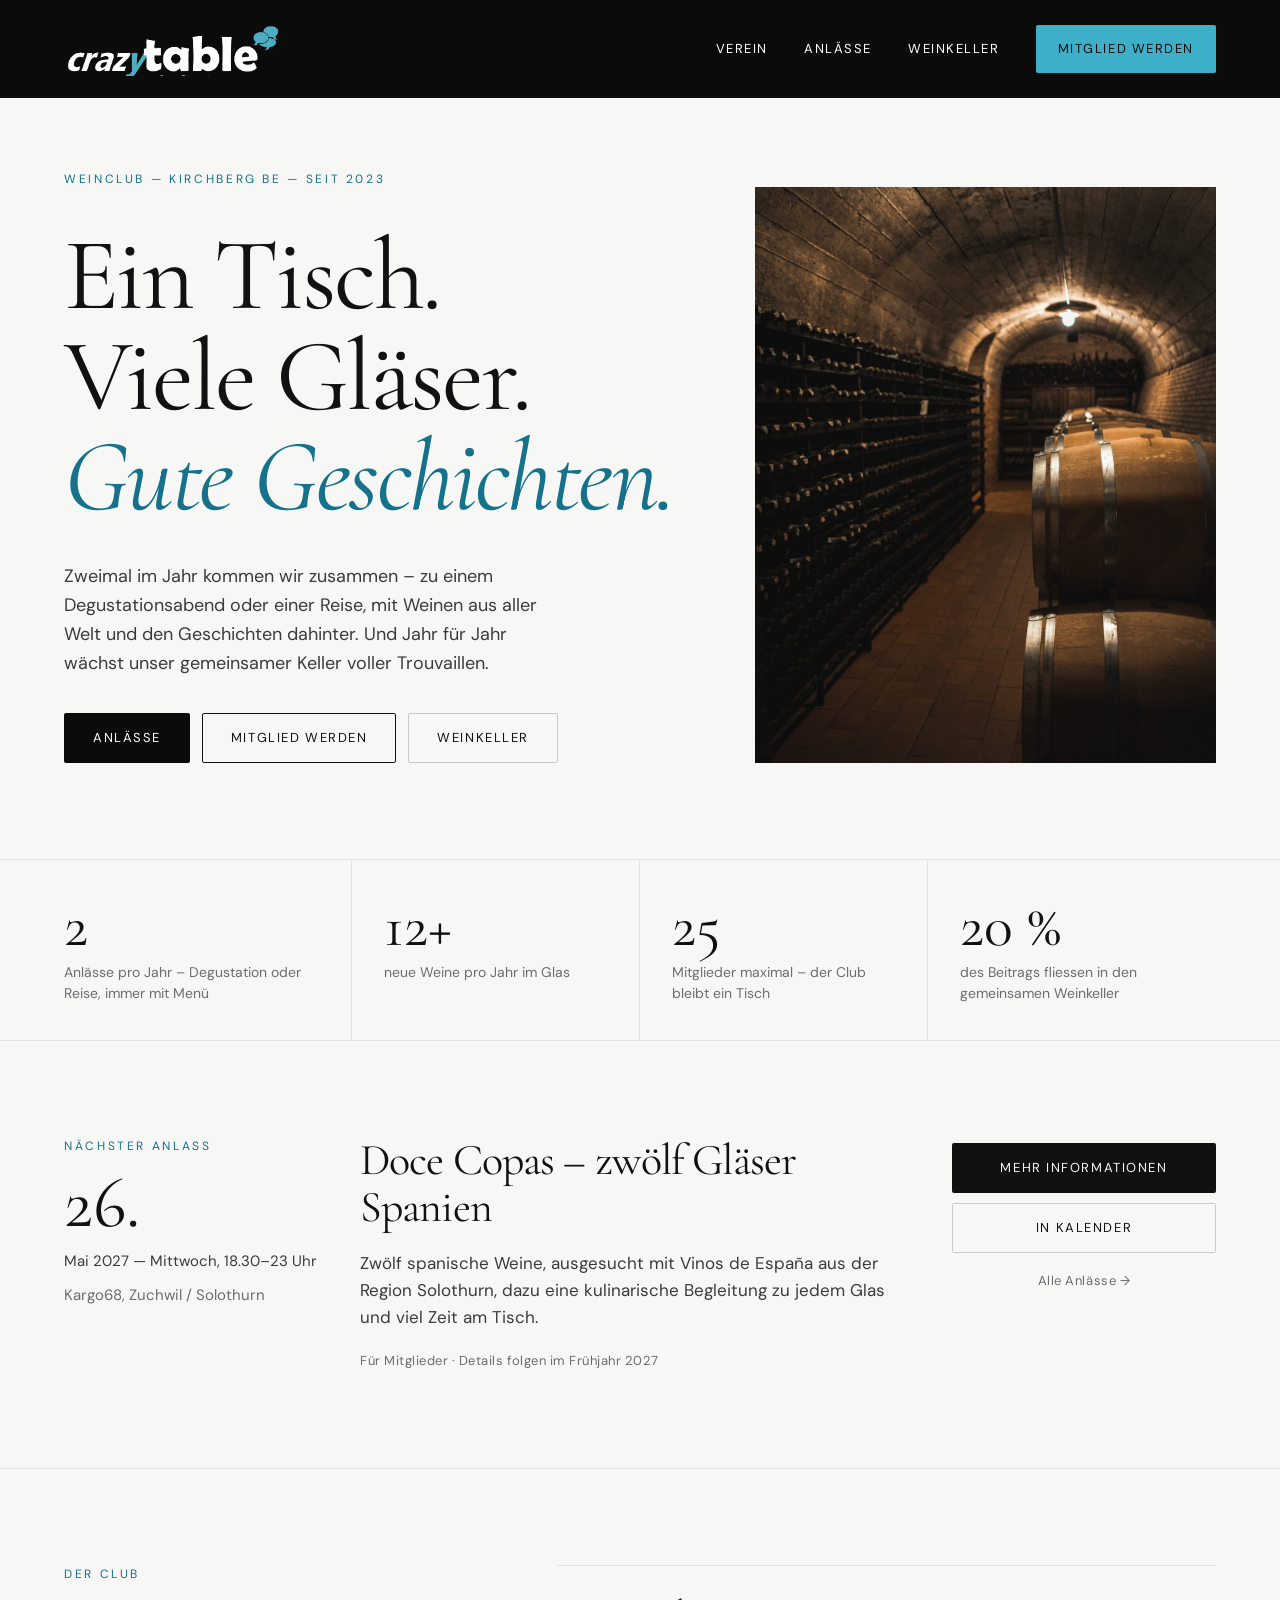
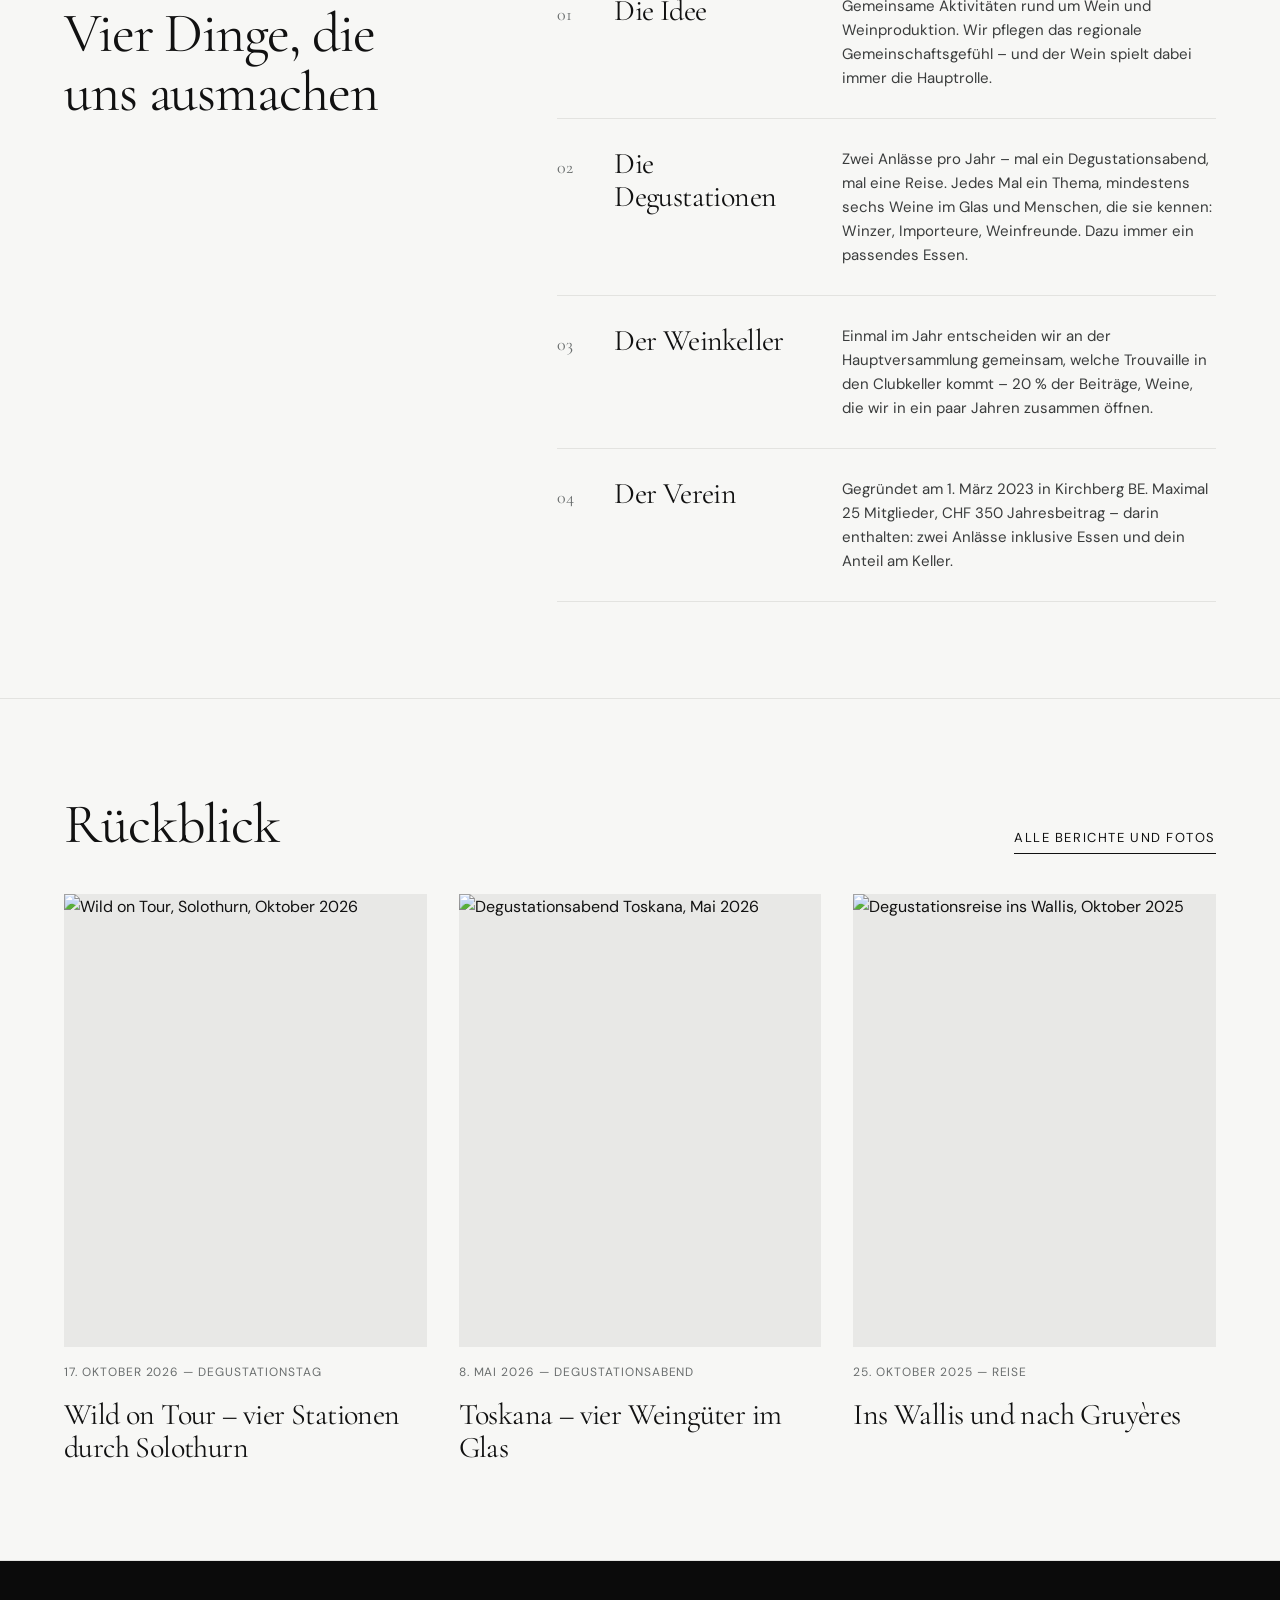
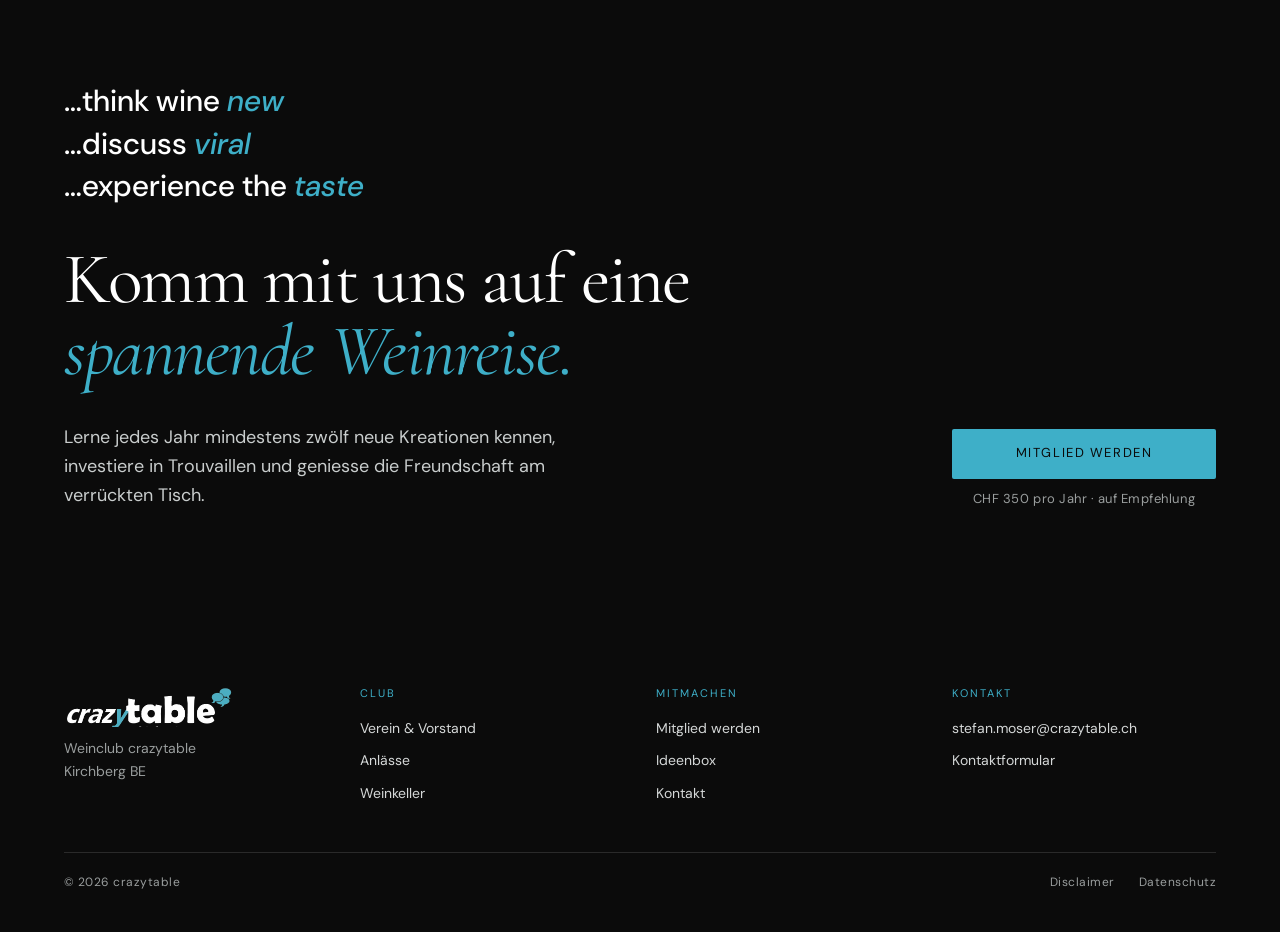
==== index.html @ 120c3825 "Hero: Reihenfolge Anlässe / Mitglied werden getauscht, Button Weinkeller ergänzt Co-Authored-By: Cla" ====
<!doctype html>
<html lang="de">
<head>
<meta charset="utf-8">
<meta name="viewport" content="width=device-width,initial-scale=1">
<title>crazytable – Weinclub in Kirchberg BE</title>
<meta name="description" content="Weinclub in Kirchberg BE: zwei Degustationen pro Jahr, Winzer persönlich kennenlernen, gemeinsamer Weinkeller. Maximal 25 Mitglieder.">
<meta property="og:title" content="crazytable – Weinclub in Kirchberg BE">
<meta property="og:description" content="Weinclub in Kirchberg BE: zwei Degustationen pro Jahr, Winzer persönlich kennenlernen, gemeinsamer Weinkeller. Maximal 25 Mitglieder.">
<meta property="og:type" content="website">
<link rel="icon" href="/img/favicon.svg" type="image/svg+xml">
<link rel="preconnect" href="https://fonts.googleapis.com"><link rel="preconnect" href="https://fonts.gstatic.com" crossorigin><link href="https://fonts.googleapis.com/css2?family=Cormorant+Garamond:ital,wght@0,400;0,500;1,400&family=DM+Sans:wght@400;500&display=swap" rel="stylesheet">
<link rel="stylesheet" href="/css/style.css">
<script src="/js/main.js" defer></script>
</head>
<body>
<div class="site-header-bar"><header class="site-header">
  <a class="logo" href="/" aria-label="crazytable – Startseite"><img src="/img/logo-wordmark.png" alt="crazytable"></a>
  <button class="nav-toggle" aria-label="Menü öffnen" aria-expanded="false" onclick="var n=document.getElementById('nav');n.classList.toggle('is-open');this.setAttribute('aria-expanded',n.classList.contains('is-open'))"><span></span><span></span><span></span></button>
  <nav class="nav" id="nav" aria-label="Hauptnavigation">
    <a href="/verein">Verein</a>
    <a href="/anlaesse">Anlässe</a>
    <a href="/weinkeller">Weinkeller</a>
    <a href="/mitglied-werden" class="nav-cta">Mitglied werden</a>
  </nav>
</header></div>
<main>

<section class="hero hero-grid" style="border-bottom:1px solid var(--line);max-width:1280px;margin:0 auto">
  <div class="hero-top stack stack-lg">
    <p class="overline">Weinclub — Kirchberg BE — seit 2023</p>
    <h1>Ein Tisch.<br>Viele Gläser.<br><em class="accent">Gute Geschichten.</em></h1>
  </div>
  <div class="hero-img"><div class="ph ratio-45" style="padding:0;overflow:hidden"><img class="img-cover" src="/img/hero.jpg" alt="Weinkeller mit Barriques und Flaschenregal" loading="lazy"></div></div>
  <div class="hero-bottom stack stack-lg">
    <p class="lead" style="max-width:480px">Zweimal im Jahr kommen wir zusammen – zu einem Degustationsabend oder einer Reise, mit Weinen aus aller Welt und den Geschichten dahinter. Und Jahr für Jahr wächst unser gemeinsamer Keller voller Trouvaillen.</p>
    <div class="row">
      <a class="btn btn-primary" href="/anlaesse">Anlässe</a>
      <a class="btn btn-outline" href="/mitglied-werden">Mitglied werden</a>
      <a class="btn btn-ghost" href="/weinkeller">Weinkeller</a>
    </div>
  </div>
</section>

<div class="stats">
  <div class="stat"><b>2</b><span>Anlässe pro Jahr – Degustation oder Reise, immer mit Menü</span></div>
  <div class="stat"><b>12+</b><span>neue Weine pro Jahr im Glas</span></div>
  <div class="stat"><b>25</b><span>Mitglieder maximal – der Club bleibt ein Tisch</span></div>
  <div class="stat"><b>20 %</b><span>des Beitrags fliessen in den gemeinsamen Weinkeller</span></div>
</div>

<div class="wrap" style="padding:0">
<section class="section grid-12" style="align-items:start">
  <div class="c1-3 stack-sm stack">
    <p class="overline">Nächster Anlass</p>
    <span style="font-family:var(--serif);font-size:72px;line-height:1">26.</span>
    <span style="font-size:15px;color:var(--text)">Mai 2027 — Mittwoch, 18.30–23 Uhr</span>
    <span style="font-size:15px;color:var(--muted)">Kargo68, Zuchwil / Solothurn</span>
  </div>
  <div class="c4-6 stack">
    <h2 style="font-size:44px">Doce Copas – zwölf Gläser Spanien</h2>
    <p class="lead" style="font-size:17px">Zwölf spanische Weine, ausgesucht mit Vinos de España aus der Region Solothurn, dazu eine kulinarische Begleitung zu jedem Glas und viel Zeit am Tisch.</p>
    <span class="small">Für Mitglieder · Details folgen im Frühjahr 2027</span>
  </div>
  <div class="c10-3 stack stack-sm" style="padding-top:6px">
    <a class="btn btn-dark" href="/anlaesse#doce-copas">Mehr Informationen</a>
    <a class="btn btn-ghost" href="/termine.ics">In Kalender</a>
    <a class="arrow" href="/anlaesse" style="text-align:center;padding-top:8px">Alle Anlässe →</a>
  </div>
</section>

<section class="section grid-12" style="row-gap:56px">
  <div class="c1-4 stack">
    <p class="overline">Der Club</p>
    <h2>Vier Dinge, die uns ausmachen</h2>
  </div>
  <ol class="rules c6-7">
    <li><span class="n">01</span><h3>Die Idee</h3><p>Gemeinsame Aktivitäten rund um Wein und Weinproduktion. Wir pflegen das regionale Gemeinschaftsgefühl – und der Wein spielt dabei immer die Hauptrolle.</p></li>
    <li><span class="n">02</span><h3>Die Degustationen</h3><p>Zwei Anlässe pro Jahr – mal ein Degustationsabend, mal eine Reise. Jedes Mal ein Thema, mindestens sechs Weine im Glas und Menschen, die sie kennen: Winzer, Importeure, Weinfreunde. Dazu immer ein passendes Essen.</p></li>
    <li><span class="n">03</span><h3>Der Weinkeller</h3><p>Einmal im Jahr entscheiden wir an der Hauptversammlung gemeinsam, welche Trouvaille in den Clubkeller kommt – 20 % der Beiträge, Weine, die wir in ein paar Jahren zusammen öffnen.</p></li>
    <li><span class="n">04</span><h3>Der Verein</h3><p>Gegründet am 1. März 2023 in Kirchberg BE. Maximal 25 Mitglieder, CHF 350 Jahresbeitrag – darin enthalten: zwei Anlässe inklusive Essen und dein Anteil am Keller.</p></li>
  </ol>
</section>

<section class="section stack" style="gap:40px">
  <div class="between reveal">
    <h2>Rückblick</h2>
    <a class="link-u" href="/anlaesse">Alle Berichte und Fotos</a>
  </div>
  <div class="cards">
    <a class="card" href="/anlaesse#wild-2026"><div class="ph ratio-45" style="padding:0;overflow:hidden"><img class="img-cover" src="https://live.staticflickr.com/65535/55625496583_50e0652477_h.jpg" alt="Wild on Tour, Solothurn, Oktober 2026" loading="lazy"></div><span class="meta">17. Oktober 2026 — Degustationstag</span><h3>Wild on Tour – vier Stationen durch Solothurn</h3></a>
    <a class="card" href="/anlaesse#toskana-2026"><div class="ph ratio-45" style="padding:0;overflow:hidden"><img class="img-cover" src="https://live.staticflickr.com/65535/55625556769_0d6940e498_h.jpg" alt="Degustationsabend Toskana, Mai 2026" loading="lazy"></div><span class="meta">8. Mai 2026 — Degustationsabend</span><h3>Toskana – vier Weingüter im Glas</h3></a>
    <a class="card" href="/anlaesse#wallis-2025"><div class="ph ratio-45" style="padding:0;overflow:hidden"><img class="img-cover" src="https://live.staticflickr.com/65535/54880879188_05c9672cb7_h.jpg" alt="Degustationsreise ins Wallis, Oktober 2025" loading="lazy"></div><span class="meta">25. Oktober 2025 — Reise</span><h3>Ins Wallis und nach Gruyères</h3></a>
  </div>
</section>
</div>

<section class="band-green">
  <div class="wrap grid-12" style="padding:0;align-items:end">
    <div class="c1-8 stack stack-lg">
      <div class="tag"><span>…think wine <em>new</em></span><span>…discuss <em>viral</em></span><span>…experience the <em>taste</em></span></div>
      <h2>Komm mit uns auf eine <em>spannende Weinreise.</em></h2>
      <p class="lead">Lerne jedes Jahr mindestens zwölf neue Kreationen kennen, investiere in Trouvaillen und geniesse die Freundschaft am verrückten Tisch.</p>
    </div>
    <div class="c10-3 stack stack-sm">
      <a class="btn btn-light" href="/mitglied-werden">Mitglied werden</a>
      <span class="small" style="text-align:center">CHF 350 pro Jahr · auf Empfehlung</span>
    </div>
  </div>
</section>
</main>
<div class="site-footer-bar"><footer class="site-footer">
  <div class="footer-grid">
    <div>
      <img src="/img/logo-wordmark.png" alt="crazytable" style="width:170px;height:auto">
      <span style="color:#9A9E9E;line-height:1.6">Weinclub crazytable<br>Kirchberg BE</span>
    </div>
    <div><span class="h">Club</span><a href="/verein">Verein &amp; Vorstand</a><a href="/anlaesse">Anlässe</a><a href="/weinkeller">Weinkeller</a></div>
    <div><span class="h">Mitmachen</span><a href="/mitglied-werden">Mitglied werden</a><a href="/verein#ideenbox">Ideenbox</a><a href="/mitglied-werden#kontakt">Kontakt</a></div>
    <div><span class="h">Kontakt</span><a href="mailto:stefan.moser@crazytable.ch">stefan.moser@crazytable.ch</a><a href="/mitglied-werden#kontakt">Kontaktformular</a></div>
  </div>
  <div class="footer-bottom">
    <span>© 2026 crazytable</span>
    <div><a href="/disclaimer">Disclaimer</a><a href="/datenschutz">Datenschutz</a></div>
  </div>
</footer></div>
</body>
</html>
---- css/style.css ----
/* crazytable.ch – Stylesheet */
:root{
  --bg:#F7F7F5; --white:#FFFFFF; --ink:#111111; --text:#3A3C3C; --muted:#6A6E6E;
  --black:#0B0B0B; --green:#15728A; --cyan:#3EAFC8; --green-soft:#A9D6E2; --line:#E3E3E0; --line-strong:#C9CAC8; --ph:#E8E8E6;
  --serif:'Cormorant Garamond',Georgia,'Times New Roman',serif;
  --sans:'DM Sans',system-ui,-apple-system,'Segoe UI',sans-serif;
  --pad:64px;
}
*{box-sizing:border-box}
html{scroll-behavior:smooth}
body{margin:0;background:var(--bg);color:var(--ink);font-family:var(--sans);font-size:16px;line-height:1.6;-webkit-font-smoothing:antialiased}
a{color:inherit;text-decoration:none}
a:hover{color:var(--green)}
img{display:block;max-width:100%}
h1,h2,h3{font-family:var(--serif);font-weight:400;margin:0;letter-spacing:-0.02em;line-height:1.05}
h1{font-size:clamp(48px,8vw,104px);line-height:.98;letter-spacing:-0.025em}
h2{font-size:clamp(36px,4.5vw,56px)}
h3{font-size:30px;line-height:1.1}
p{margin:0}
.wrap{max-width:1280px;margin:0 auto;padding-left:var(--pad);padding-right:var(--pad)}
.overline{font-size:12px;letter-spacing:.22em;text-transform:uppercase;color:var(--green)}
.meta{font-size:12px;letter-spacing:.08em;text-transform:uppercase;color:var(--muted)}
.lead{font-size:18px;line-height:1.6;color:var(--text);max-width:560px}
.small{font-size:13px;color:var(--muted);letter-spacing:.04em}
em.accent{font-style:italic;color:var(--green)}

/* Buttons */
.btn{display:inline-flex;align-items:center;justify-content:center;min-height:50px;padding:0 28px;border-radius:2px;font-size:13px;letter-spacing:.12em;text-transform:uppercase;border:1px solid transparent;cursor:pointer;font-family:var(--sans);transition:background .15s,color .15s,border-color .15s}
.btn-primary{background:var(--black);color:#fff}
.btn-primary:hover{background:var(--green);color:#fff}
.btn-dark{background:var(--ink);color:var(--bg)}
.btn-dark:hover{background:var(--green);color:var(--bg)}
.btn-outline{border-color:var(--ink);color:var(--ink);background:transparent}
.btn-outline:hover{border-color:var(--green);color:var(--green)}
.btn-ghost{border-color:var(--line-strong);color:var(--ink);background:transparent}
.btn-ghost:hover{border-color:var(--ink)}
.btn-light{background:var(--cyan);color:var(--black)}
.btn-light:hover{background:#fff;color:var(--black)}
.btn-block{width:100%}
.link-u{font-size:13px;letter-spacing:.12em;text-transform:uppercase;border-bottom:1px solid var(--ink);padding-bottom:4px}
.link-u:hover{border-color:var(--green)}
.arrow{font-size:13px;color:var(--muted);letter-spacing:.04em}

/* Header */
.site-header-bar{background:var(--black);color:#fff}
.site-header{padding:22px var(--pad);display:flex;flex-wrap:wrap;align-items:center;justify-content:space-between;gap:16px;max-width:1280px;margin:0 auto}
.logo img{height:54px;width:auto;display:block}
.brand{font-family:var(--serif);font-size:28px;letter-spacing:-0.01em}
.brand i{font-style:italic;font-weight:400}.brand b{font-weight:500}
.nav{display:flex;flex-wrap:wrap;gap:36px;align-items:center;font-size:13px;letter-spacing:.12em;text-transform:uppercase}
.nav a{padding:10px 0;color:#fff}
.nav a:hover{color:var(--cyan)}
.nav a.is-active{border-bottom:1px solid var(--cyan)}
.nav a.nav-muted{color:#9A9E9E}
.nav a.nav-cta{color:var(--black);background:var(--cyan);padding:14px 22px;border-radius:2px}
.nav a.nav-cta:hover{background:#fff;color:var(--black)}
.nav-toggle{display:none;background:none;border:0;width:44px;height:44px;cursor:pointer;flex-direction:column;justify-content:center;align-items:center;gap:5px}
.nav-toggle span{width:22px;height:1.5px;background:#fff}

/* Sections */
.section{padding:96px var(--pad);border-bottom:1px solid var(--line)}
.section-tight{padding-top:72px;padding-bottom:72px}
.grid-12{display:grid;grid-template-columns:repeat(12,minmax(0,1fr));column-gap:32px;row-gap:40px}
.c1-7{grid-column:1/span 7}.c1-4{grid-column:1/span 4}.c1-5{grid-column:1/span 5}.c1-3{grid-column:1/span 3}.c1-8{grid-column:1/span 8}
.c4-6{grid-column:4/span 6}.c6-7{grid-column:6/span 7}.c7-6{grid-column:7/span 6}.c8-5{grid-column:8/span 5}.c9-4{grid-column:9/span 4}.c10-3{grid-column:10/span 3}
.stack{display:flex;flex-direction:column;gap:20px}
.stack-lg{gap:36px}
.stack-sm{gap:10px}
.row{display:flex;flex-wrap:wrap;gap:12px}
.between{display:flex;flex-wrap:wrap;justify-content:space-between;align-items:baseline;gap:16px}

/* Hero */
.hero{padding:72px var(--pad) 96px;align-items:end}
.ph{background:var(--ph);display:flex;align-items:flex-end;padding:20px}
.ph span{font-size:11px;color:var(--muted);letter-spacing:.12em;text-transform:uppercase}
.ratio-45{aspect-ratio:4/5}.ratio-43{aspect-ratio:4/3}.ratio-11{aspect-ratio:1/1}.ratio-32{aspect-ratio:3/2}
.img-cover{width:100%;height:100%;object-fit:cover}

/* Stats */
.stats{display:grid;grid-template-columns:repeat(4,minmax(0,1fr));border-bottom:1px solid var(--line);max-width:1280px;margin:0 auto;padding:0 var(--pad)}
.stat{display:flex;flex-direction:column;gap:6px;padding:36px 32px;border-right:1px solid var(--line)}
.stat:first-child{padding-left:0}.stat:last-child{padding-right:0;border-right:0}
.stat b{font-family:var(--serif);font-weight:400;font-size:60px;line-height:1}
.stat span{font-size:14px;color:var(--muted);line-height:1.5}

/* Numbered rules list */
.rules{list-style:none;margin:0;padding:0}
.rules li{display:grid;grid-template-columns:repeat(12,minmax(0,1fr));column-gap:24px;padding:28px 0;border-top:1px solid var(--line)}
.rules li:last-child{border-bottom:1px solid var(--line)}
.rules .n{grid-column:1/span 1;font-family:var(--serif);font-size:18px;color:var(--muted);padding-top:6px}
.rules h3{grid-column:2/span 4}
.rules p{grid-column:6/span 7;font-size:15px;color:var(--text)}

/* Cards (image + title) */
.cards{display:grid;grid-template-columns:repeat(3,minmax(0,1fr));gap:32px}
.card{display:flex;flex-direction:column;gap:16px}
.card .ph{aspect-ratio:4/5;overflow:hidden;padding:0}
.card p{font-size:15px;color:var(--text)}
.card .links{display:flex;gap:18px;font-size:13px;letter-spacing:.04em}
.card-dashed{border:1px dashed var(--line-strong);padding:28px;justify-content:center}

/* Feature (big event) */
.feature{display:grid;grid-template-columns:repeat(12,minmax(0,1fr));column-gap:32px;row-gap:24px;border-top:1px solid var(--line);border-bottom:1px solid var(--line);padding:40px 0}
.feature .ph{grid-column:1/span 6;aspect-ratio:4/3;padding:0;overflow:hidden}
.feature .body{grid-column:7/span 6;display:flex;flex-direction:column;gap:16px;justify-content:center}

/* Chips / filters */
.chips{display:flex;gap:8px;flex-wrap:wrap}
.chip{font-size:12px;letter-spacing:.08em;text-transform:uppercase;padding:9px 14px;border:1px solid var(--line-strong);border-radius:2px;color:var(--text)}
.chip.is-active{background:var(--ink);color:var(--bg);border-color:var(--ink)}

/* Dark + green bands */
.band-green{background:var(--black);color:#fff;padding:120px var(--pad);border-bottom:0}
.band-green em{color:var(--cyan)}
.band-green .tag{font-family:var(--sans);font-weight:500;font-size:clamp(22px,2.6vw,30px);line-height:1.35;display:flex;flex-direction:column;gap:2px}
.band-green .tag em{font-style:italic;color:var(--cyan)}
.band-green .logo-big img{width:min(100%,420px);height:auto}
.band-green .lead{color:#C9CDCD}
.band-green .small{color:#9A9E9E}
.band-green h2{font-size:clamp(40px,6vw,72px);line-height:1}
.band-green .overline{color:var(--cyan)}

/* Agenda list */
.agenda{list-style:none;margin:0;padding:0;font-size:15px;color:var(--text)}
.agenda li{display:flex;gap:16px;padding:12px 0;border-bottom:1px solid var(--line)}
.agenda li:last-child{border-bottom:0}
.agenda .n{font-family:var(--serif);color:var(--muted);min-width:20px}

/* Conditions table */
.terms{display:flex;flex-direction:column;border-top:1px solid var(--line)}
.terms div{display:flex;justify-content:space-between;align-items:baseline;gap:16px;padding:16px 0;border-bottom:1px solid var(--line);font-size:15px;color:var(--text)}
.terms div b{font-family:var(--serif);font-weight:400;font-size:30px;color:var(--ink)}
.terms div strong{font-weight:500;color:var(--ink)}

/* People */
.people{display:grid;grid-template-columns:repeat(3,minmax(0,1fr));gap:32px}
.person{display:flex;flex-direction:column;gap:14px}
.person .ph{aspect-ratio:1/1;padding:0;overflow:hidden}
.person .role{font-size:12px;letter-spacing:.12em;text-transform:uppercase;color:var(--green)}
.person a{font-size:15px}

/* Steps */
.steps{list-style:none;margin:0;padding:0;display:grid;grid-template-columns:repeat(2,minmax(0,1fr));gap:0}
.steps li{padding:24px 24px 24px 0;border-top:1px solid var(--line);display:flex;flex-direction:column;gap:8px}
.steps li:nth-child(odd){padding-right:32px;border-right:1px solid var(--line)}
.steps li:nth-child(even){padding-left:32px}
.steps .n{font-family:var(--serif);color:var(--muted)}
.steps strong{font-weight:500;font-size:17px}
.steps span.t{font-size:15px;color:var(--text)}

/* Forms */
.form{display:flex;flex-direction:column;gap:16px}
.form-2{display:grid;grid-template-columns:repeat(2,minmax(0,1fr));gap:16px}
.field{display:flex;flex-direction:column;gap:6px}
.field label{font-size:12px;letter-spacing:.08em;text-transform:uppercase;color:var(--muted)}
.field input,.field textarea,.field select{min-height:48px;padding:0 14px;border:1px solid var(--line-strong);border-radius:2px;font-size:15px;font-family:var(--sans);background:var(--white);color:var(--ink);width:100%}
.field textarea{padding:12px 14px;resize:vertical}
.field input:focus,.field textarea:focus{outline:none;border-color:var(--green)}
.check{display:flex;gap:10px;align-items:flex-start;font-size:13px;line-height:1.5;color:var(--text)}
.check input{margin-top:4px;width:18px;height:18px}
.check a{text-decoration:underline}
.hidden{display:none}

/* Footer */
.site-footer-bar{background:var(--black);color:#D5D8D8}
.site-footer{padding:56px var(--pad) 40px;max-width:1280px;margin:0 auto;display:flex;flex-direction:column;gap:48px}
.site-footer a:hover{color:var(--cyan)}
.footer-grid{display:grid;grid-template-columns:repeat(4,minmax(0,1fr));gap:32px}
.footer-grid div{display:flex;flex-direction:column;gap:10px;font-size:14px}
.footer-grid .h{font-size:11px;letter-spacing:.18em;text-transform:uppercase;color:var(--cyan);padding-bottom:4px}
.footer-bottom{display:flex;flex-wrap:wrap;justify-content:space-between;gap:12px;font-size:12px;color:#9A9E9E;border-top:1px solid #2A2A2A;padding-top:20px;letter-spacing:.04em}
.footer-bottom div{display:flex;gap:24px}

/* Prose (reports, legal) */
.prose{max-width:720px;font-size:17px;line-height:1.7;color:var(--text)}
.prose h2{font-size:36px;margin:40px 0 16px;color:var(--ink)}
.prose h3{font-size:26px;margin:32px 0 10px;color:var(--ink)}
.prose p{margin:0 0 18px}
.prose ul{padding-left:20px;margin:0 0 18px}
.report{padding:72px 0;border-top:1px solid var(--line)}
.report:first-of-type{border-top:0}
.report .head{display:flex;flex-direction:column;gap:12px;margin-bottom:28px}

/* Responsive */
@media (max-width:980px){
  :root{--pad:40px}
  .grid-12{row-gap:28px}
  .c1-7,.c1-4,.c1-5,.c1-3,.c1-8,.c4-6,.c6-7,.c7-6,.c8-5,.c9-4,.c10-3{grid-column:1/-1}
  .stats{grid-template-columns:repeat(2,minmax(0,1fr))}
  .stat{padding:28px 24px}.stat:nth-child(2n){border-right:0}.stat:nth-child(-n+2){border-bottom:1px solid var(--line)}.stat:first-child{padding-left:0}.stat:nth-child(3){padding-left:0}
  .cards,.people{grid-template-columns:repeat(2,minmax(0,1fr))}
  .feature .ph,.feature .body{grid-column:1/-1}
  .rules li{display:flex;flex-direction:column;gap:8px}
}
@media (max-width:700px){
  :root{--pad:24px}
  .site-header{padding:20px var(--pad)}
  .nav-toggle{display:flex}
  .nav{display:none;width:100%;flex-direction:column;align-items:flex-start;gap:4px;padding-top:12px;border-top:1px solid #2A2A2A}
  .nav.is-open{display:flex}
  .nav a.nav-cta{margin-top:12px}
  .section{padding:64px var(--pad)}
  .hero{padding:48px var(--pad) 64px}
  h3{font-size:26px}
  .cards,.people{grid-template-columns:1fr}
  .steps{grid-template-columns:1fr}
  .steps li:nth-child(odd){border-right:0;padding-right:0}.steps li:nth-child(even){padding-left:0}
  .form-2{grid-template-columns:1fr}
  .footer-grid{grid-template-columns:1fr;gap:24px}
  .band-green{padding:80px var(--pad)}
  .btn{width:100%}
}

/* Weinkeller */
.cellar-hero{padding:100px var(--pad) 90px}
.cellar-rule{display:grid;grid-template-columns:auto 1fr;column-gap:16px;row-gap:14px;align-items:baseline;border-top:1px solid rgba(255,255,255,.25);padding-top:24px}
.cellar-rule .k{font-family:var(--serif);font-size:30px;color:var(--cyan);line-height:1;white-space:nowrap}
.cellar-rule .v{font-size:13px;color:#C9CDCD;line-height:1.4}
.bottles{display:grid;grid-template-columns:repeat(3,minmax(0,1fr));gap:28px}
.bottle h3{font-size:26px}
.bottle{display:flex;flex-direction:column;gap:20px}
.bottle-img{position:relative}
.bottle-img .ph{padding:0;overflow:hidden}
.status{position:absolute;left:16px;top:16px;font-size:11px;letter-spacing:.1em;text-transform:uppercase;padding:8px 12px;background:var(--black);color:#fff;border-radius:2px}
.status-ok{background:var(--cyan);color:var(--black)}
.status-open{background:#fff;color:var(--black);border:1px solid var(--line-strong)}
.bottle-body{display:flex;flex-direction:column;gap:10px}
.bottle-body p{font-size:15px;color:var(--text)}
.facts{display:grid;grid-template-columns:auto 1fr;column-gap:16px;row-gap:6px;margin:8px 0 0;padding-top:12px;border-top:1px solid var(--line);font-size:13px}
.facts dt{color:var(--muted);letter-spacing:.06em;text-transform:uppercase;font-size:11px;padding-top:2px}
.facts dd{margin:0;color:var(--ink)}
.timeline{display:flex;flex-direction:column;gap:0;border-top:1px solid var(--line)}
.tl-years{display:flex;justify-content:space-between;padding:12px 0 8px 240px;font-size:11px;letter-spacing:.1em;color:var(--muted)}
.tl-row{display:grid;grid-template-columns:240px 1fr;align-items:center;min-height:64px;border-top:1px solid var(--line)}
.tl-label{font-family:var(--serif);font-size:22px;padding-right:16px}
.tl-track{position:relative;height:28px;background-image:repeating-linear-gradient(to right,var(--line) 0 1px,transparent 1px 16.66%);}
.tl-dot{position:absolute;top:50%;width:10px;height:10px;margin:-5px 0 0 -5px;border-radius:50%;background:var(--black);z-index:2}
.tl-wait{position:absolute;top:50%;height:1px;margin-top:-.5px;background:var(--black)}
.tl-bar{position:absolute;top:0;height:28px;background:var(--cyan);color:var(--black);font-size:11px;letter-spacing:.06em;text-transform:uppercase;display:flex;align-items:center;padding:0 10px;white-space:nowrap;overflow:hidden}
.tl-ghost .tl-label{color:var(--muted)}
.tl-ghost .tl-dot{background:var(--muted)}.tl-ghost .tl-wait{background:var(--line-strong);border-top:1px dashed var(--line-strong);background:none}
.tl-legend{display:flex;flex-wrap:wrap;gap:24px;padding:16px 0 0;font-size:12px;color:var(--muted);border-top:1px solid var(--line)}
.tl-legend i{display:inline-block;vertical-align:middle;margin-right:8px}
.lg-dot{width:10px;height:10px;border-radius:50%;background:var(--black)}
.lg-wait{width:24px;height:1px;background:var(--black)}
.lg-bar{width:24px;height:10px;background:var(--cyan)}
.votes{display:grid;grid-template-columns:repeat(3,minmax(0,1fr));gap:24px}
.vote{display:flex;flex-direction:column;gap:20px;padding:32px;border:1px solid var(--line);background:var(--white)}
.vote-head{display:flex;flex-direction:column;gap:8px}
.candidates{list-style:none;margin:0;padding:0;display:flex;flex-direction:column}
.candidates li{display:grid;grid-template-columns:28px 1fr auto;gap:12px;align-items:baseline;padding:12px 0;border-top:1px solid var(--line);font-size:15px}
.candidates .n{font-family:var(--serif);color:var(--muted)}
.candidates .name{color:var(--ink)}
.candidates .tag{font-size:11px;letter-spacing:.08em;text-transform:uppercase;color:var(--muted)}
.candidates li.winner{background:var(--black);color:#fff;margin:0 -16px;padding:14px 16px;border-top:0}
.candidates li.winner .name{color:#fff;font-weight:500}
.candidates li.winner .tag{color:var(--cyan)}
.candidates li.winner .n{color:var(--cyan)}
@media (max-width:980px){.bottles{grid-template-columns:repeat(2,minmax(0,1fr))}.votes{grid-template-columns:1fr}.tl-row{grid-template-columns:150px 1fr}.tl-years{padding-left:150px}.tl-label{font-size:18px}}
@media (max-width:700px){.bottles{grid-template-columns:1fr}.tl-row{grid-template-columns:1fr;gap:6px;padding:12px 0}.tl-years{padding-left:0}.tl-label{font-size:20px}.cellar-rule{grid-template-columns:auto 1fr}}

/* Animationen */
.motion .reveal{opacity:0;transform:translateY(18px);transition:opacity .7s cubic-bezier(.2,.7,.2,1),transform .7s cubic-bezier(.2,.7,.2,1)}
.motion .reveal.is-in{opacity:1;transform:none}
.motion .hero > *{animation:rise .9s cubic-bezier(.2,.7,.2,1) both}
.motion .hero > :nth-child(2){animation-delay:.15s}
.motion .cellar-hero .stack > *,.motion .cellar-hero .cellar-rule{animation:rise .9s cubic-bezier(.2,.7,.2,1) both}
.motion .cellar-hero .stack > :nth-child(2){animation-delay:.1s}.motion .cellar-hero .stack > :nth-child(3){animation-delay:.2s}.motion .cellar-hero .cellar-rule{animation-delay:.35s}
@keyframes rise{from{opacity:0;transform:translateY(24px)}to{opacity:1;transform:none}}
.motion .card .ph,.motion .bottle-img .ph,.motion .person .ph,.motion .feature .ph{overflow:hidden}
.motion .card img,.motion .bottle-img img,.motion .person img,.motion .feature img{transition:transform 1.2s cubic-bezier(.2,.7,.2,1)}
.motion .card:hover img,.motion .bottle:hover img,.motion .person:hover img,.motion .feature:hover img{transform:scale(1.04)}
.motion .tl-bar,.motion .tl-wait{transform-origin:left center;transform:scaleX(0);transition:transform 1.1s cubic-bezier(.2,.7,.2,1) .25s}
.motion .tl-row.is-in .tl-bar,.motion .tl-row.is-in .tl-wait{transform:scaleX(1)}
.motion .tl-bar{color:transparent;transition:transform 1.1s cubic-bezier(.2,.7,.2,1) .25s,color .4s 1.1s}
.motion .tl-row.is-in .tl-bar{color:var(--black)}
.motion .link-u,.motion .arrow{transition:color .2s,border-color .2s}
.motion .nav a:not(.nav-cta){position:relative}
.motion .nav a:not(.nav-cta)::after{content:"";position:absolute;left:0;right:0;bottom:4px;height:1px;background:var(--cyan);transform:scaleX(0);transform-origin:left;transition:transform .3s}
.motion .nav a:not(.nav-cta):hover::after{transform:scaleX(1)}
.motion .btn{transition:background .2s,color .2s,border-color .2s,transform .2s}
.motion .btn:hover{transform:translateY(-1px)}
.motion .hero .ph img{animation:zoomout 1.6s cubic-bezier(.2,.7,.2,1) both}
@keyframes zoomout{from{transform:scale(1.06)}to{transform:scale(1)}}

/* Verein */
.people-board{grid-template-columns:minmax(0,1fr) minmax(0,2fr);align-items:end}
.revisoren{display:grid;grid-template-columns:repeat(2,minmax(0,1fr));gap:24px}
.person a,.revisoren a,.footer-grid a{overflow-wrap:anywhere}
@media (max-width:700px){.people-board{grid-template-columns:1fr}.revisoren{grid-template-columns:1fr}.people-board .lead{font-size:16px}}
@media (max-width:700px){
  .stat b{font-size:48px}
  .lead{font-size:16px}
  .prose{font-size:16px}
  .prose h2{font-size:30px}
  .prose h3{font-size:22px}
  .rules h3,.bottle h3,.card h3{font-size:24px}
  .band-green h2{font-size:38px}
  .cellar-rule .k{font-size:26px}
}

/* Mehr zum Weingut */
.more{margin-top:10px;border-top:1px solid var(--line);padding-top:10px}
.more summary{cursor:pointer;font-size:12px;letter-spacing:.12em;text-transform:uppercase;color:var(--green);list-style:none;display:flex;align-items:center;gap:8px}
.more summary::-webkit-details-marker{display:none}
.more summary::before{content:"+";font-family:var(--serif);font-size:18px;line-height:1}
.more[open] summary::before{content:"–"}
.more p{margin:10px 0 0;font-size:14px;line-height:1.6;color:var(--text)}

/* Hero-Reihenfolge */
.hero-grid{display:grid;grid-template-columns:repeat(12,minmax(0,1fr));grid-template-rows:auto auto;column-gap:32px;row-gap:36px;align-items:end}
.hero-top{grid-column:1/span 7;grid-row:1}
.hero-bottom{grid-column:1/span 7;grid-row:2}
.hero-img{grid-column:8/span 5;grid-row:1/span 2;align-self:end}
@media (max-width:980px){.hero-grid{display:flex;flex-direction:column;gap:28px}.hero-img .ph{aspect-ratio:4/3}}
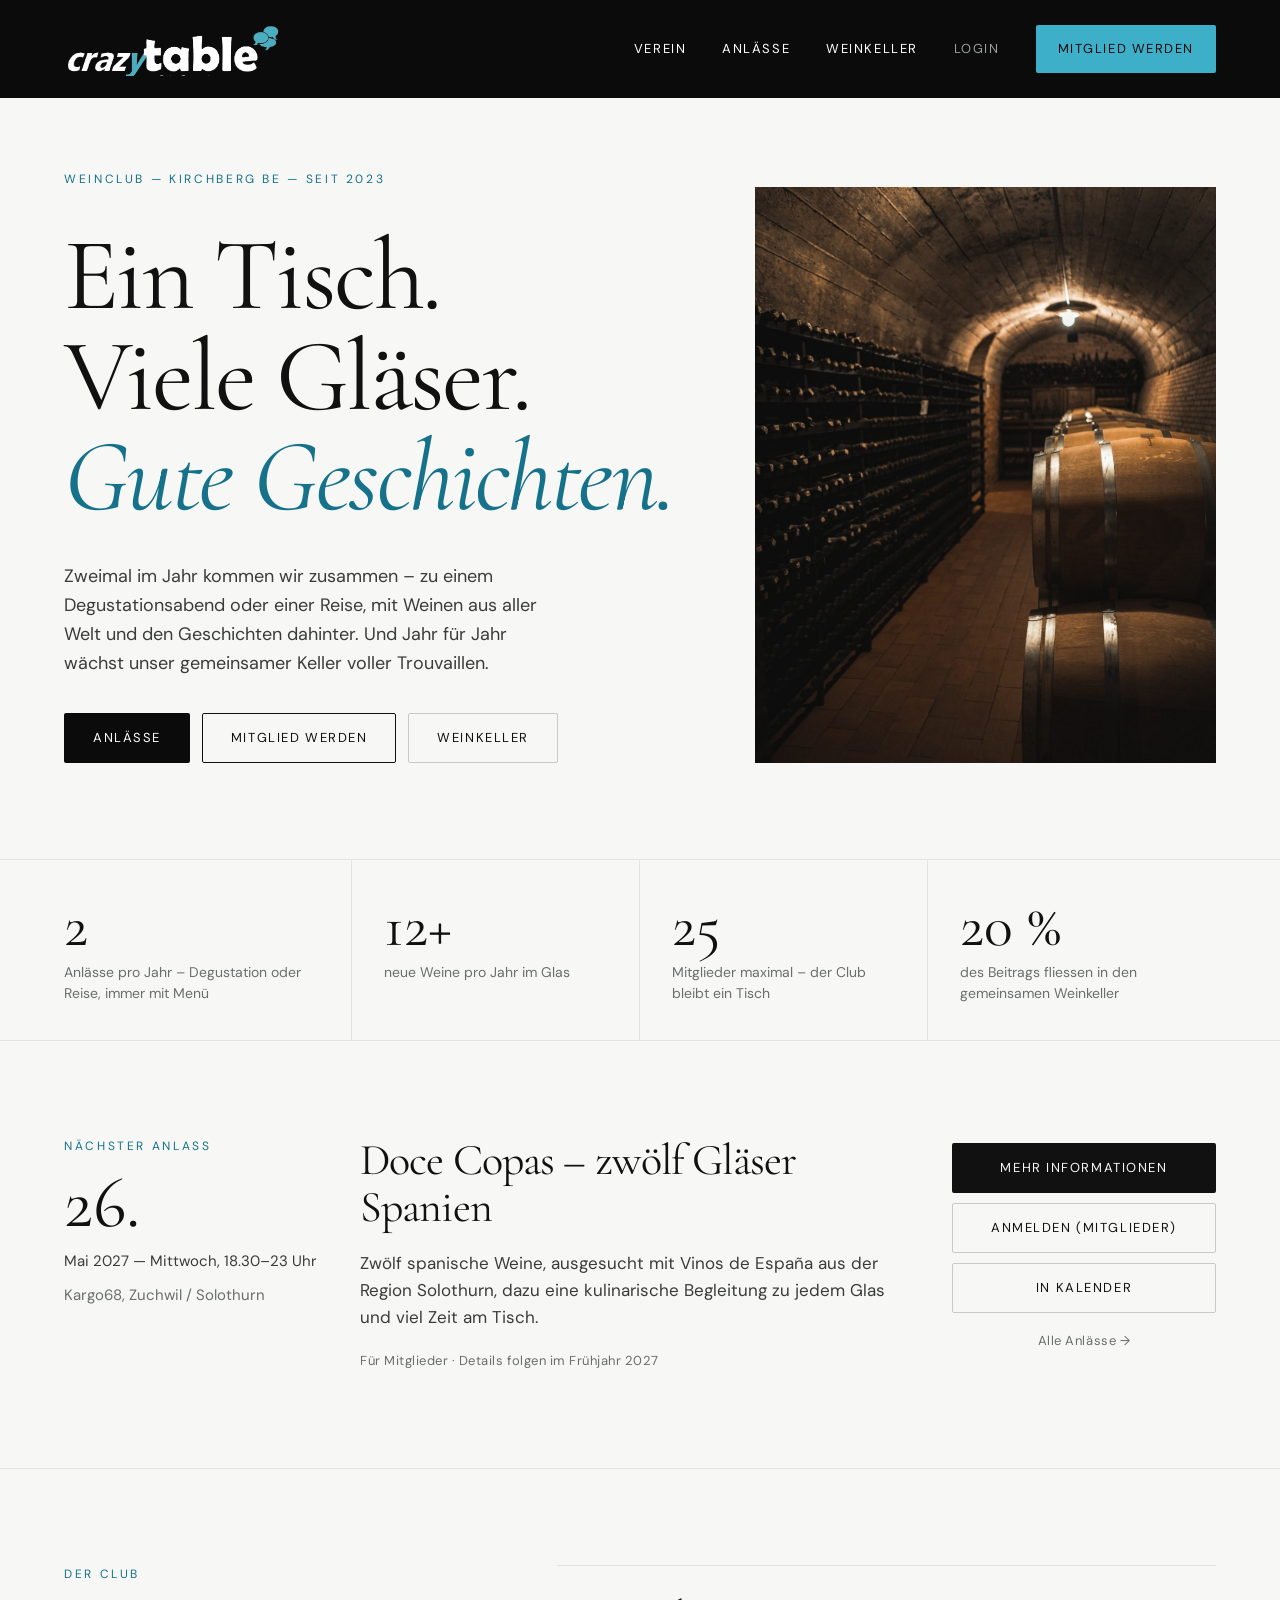
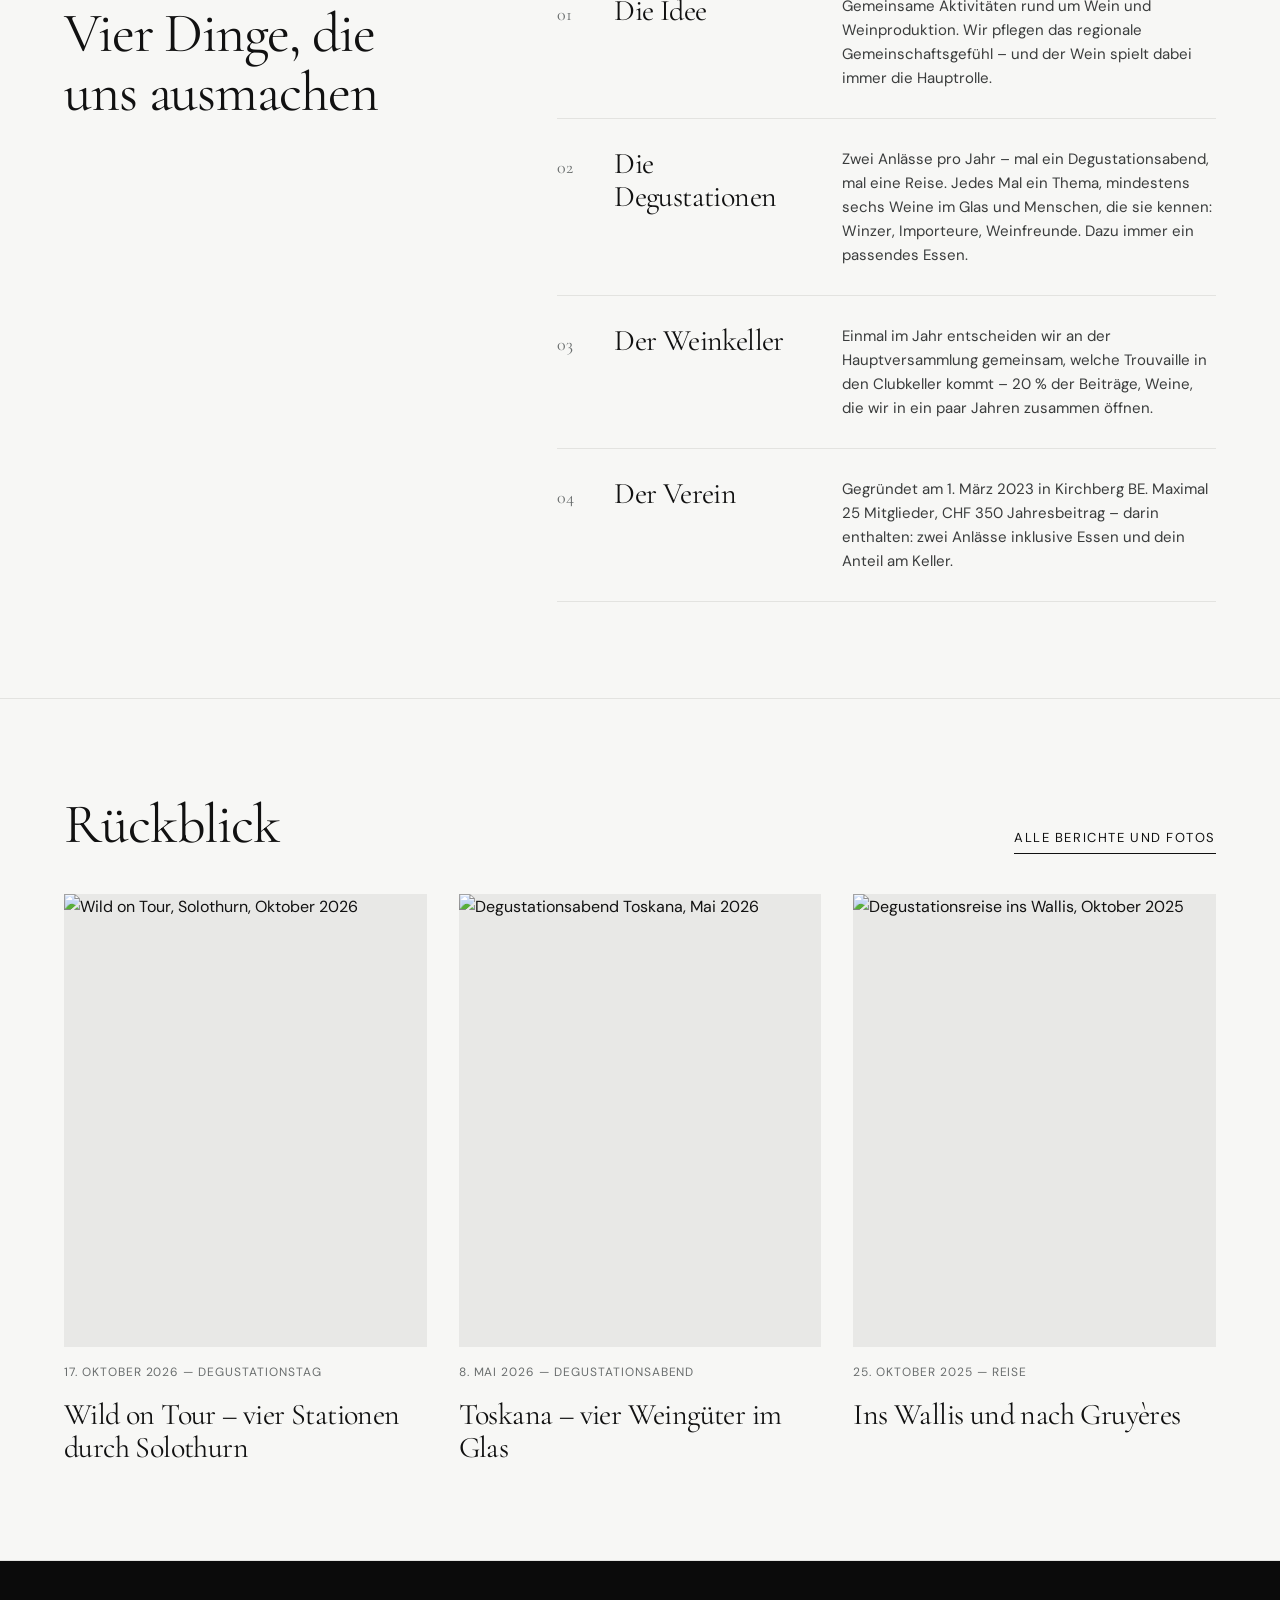
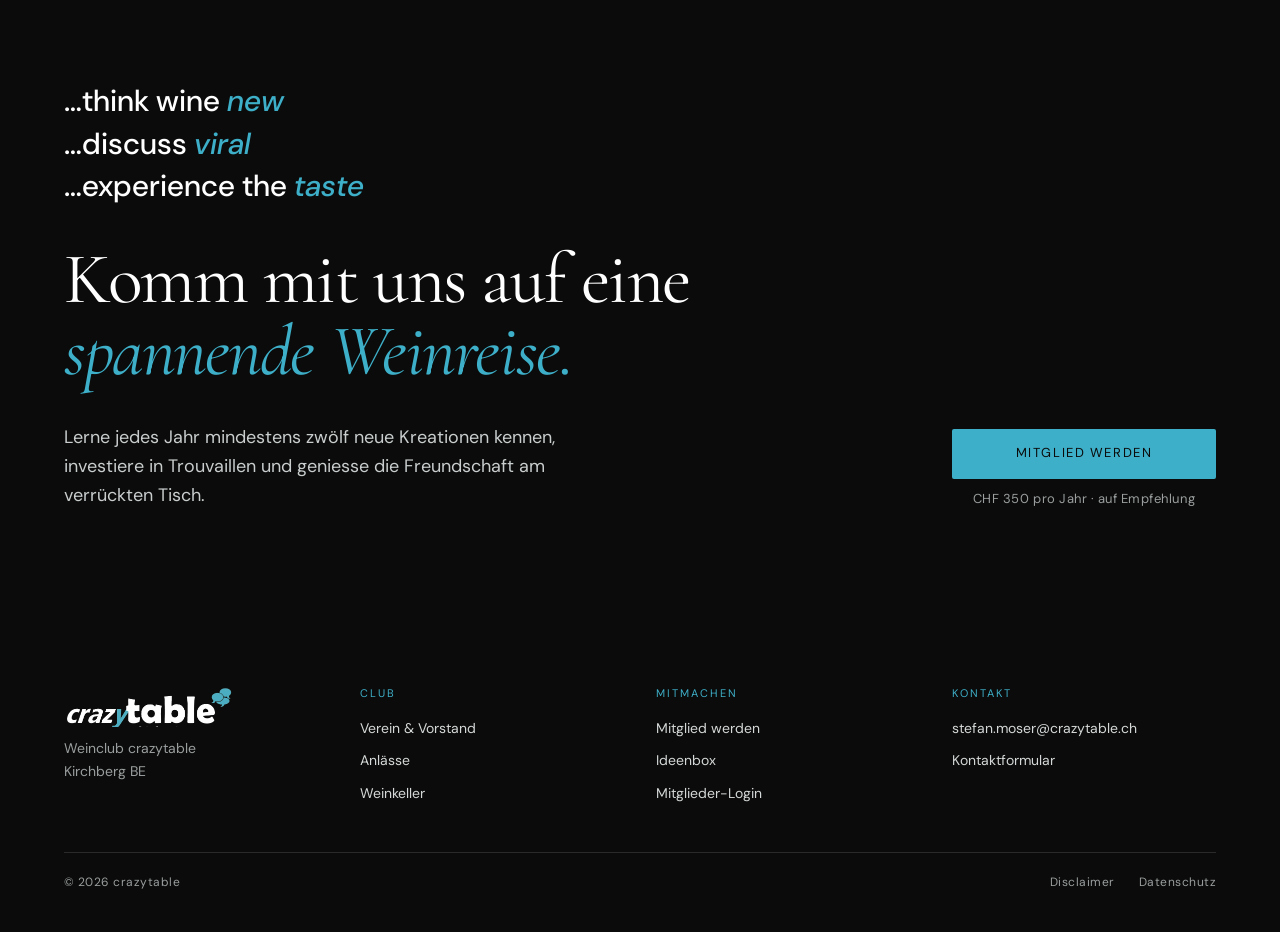
==== commit 941ced84: "Website: Login und Anmeldung zeigen auf app.crazytable.ch Co-Authored-By: Claude Fable 5.1 <noreply@" ====
--- a/index.html
+++ b/index.html
@@ -21,6 +21,7 @@
     <a href="/verein">Verein</a>
     <a href="/anlaesse">Anlässe</a>
     <a href="/weinkeller">Weinkeller</a>
+    <a href="https://app.crazytable.ch" class="nav-muted">Login</a>
     <a href="/mitglied-werden" class="nav-cta">Mitglied werden</a>
   </nav>
 </header></div>
@@ -64,6 +65,7 @@
   </div>
   <div class="c10-3 stack stack-sm" style="padding-top:6px">
     <a class="btn btn-dark" href="/anlaesse#doce-copas">Mehr Informationen</a>
+    <a class="btn btn-ghost" href="https://app.crazytable.ch/app">Anmelden (Mitglieder)</a>
     <a class="btn btn-ghost" href="/termine.ics">In Kalender</a>
     <a class="arrow" href="/anlaesse" style="text-align:center;padding-top:8px">Alle Anlässe →</a>
   </div>
@@ -116,7 +118,7 @@
       <span style="color:#9A9E9E;line-height:1.6">Weinclub crazytable<br>Kirchberg BE</span>
     </div>
     <div><span class="h">Club</span><a href="/verein">Verein &amp; Vorstand</a><a href="/anlaesse">Anlässe</a><a href="/weinkeller">Weinkeller</a></div>
-    <div><span class="h">Mitmachen</span><a href="/mitglied-werden">Mitglied werden</a><a href="/verein#ideenbox">Ideenbox</a><a href="/mitglied-werden#kontakt">Kontakt</a></div>
+    <div><span class="h">Mitmachen</span><a href="/mitglied-werden">Mitglied werden</a><a href="/verein#ideenbox">Ideenbox</a><a href="https://app.crazytable.ch">Mitglieder-Login</a></div>
     <div><span class="h">Kontakt</span><a href="mailto:stefan.moser@crazytable.ch">stefan.moser@crazytable.ch</a><a href="/mitglied-werden#kontakt">Kontaktformular</a></div>
   </div>
   <div class="footer-bottom">
--- a/css/style.css
+++ b/css/style.css
@@ -313,3 +313,25 @@
 .hero-bottom{grid-column:1/span 7;grid-row:2}
 .hero-img{grid-column:8/span 5;grid-row:1/span 2;align-self:end}
 @media (max-width:980px){.hero-grid{display:flex;flex-direction:column;gap:28px}.hero-img .ph{aspect-ratio:4/3}}
+
+/* Verspielte Details – nur mobil */
+.bubbles{display:none}
+@media (max-width:700px){
+  .hero-top{position:relative}
+  .bubbles{display:block;position:absolute;right:4px;bottom:-14px;width:56px;height:auto;animation:bob 3.2s ease-in-out infinite}
+  @keyframes bob{0%,100%{transform:translateY(0) rotate(-4deg)}50%{transform:translateY(-8px) rotate(4deg)}}
+  .hero .overline{display:inline-block;align-self:flex-start;background:var(--cyan);color:var(--black);padding:7px 10px;border-radius:2px;transform:rotate(-1.5deg);font-size:11px;letter-spacing:.14em;white-space:nowrap}
+  .hero h1 em.accent{background:linear-gradient(transparent 62%,rgba(62,175,200,.35) 62%);padding:0 4px}
+  .hero-img .ph{transform:rotate(-1.5deg);box-shadow:10px 10px 0 var(--cyan);margin:8px 10px 18px 0}
+  .stat b{color:var(--green)}
+  .stat:nth-child(2) b,.stat:nth-child(3) b{color:var(--ink)}
+  .stat:nth-child(1) b::after,.stat:nth-child(4) b::after{content:"";display:inline-block;width:10px;height:10px;border-radius:50%;background:var(--cyan);margin-left:8px;vertical-align:super}
+  .cards .card:nth-child(odd) .ph{transform:rotate(-1.2deg);box-shadow:8px 8px 0 var(--cyan)}
+  .cards .card:nth-child(even) .ph{transform:rotate(1.2deg);box-shadow:-8px 8px 0 var(--black)}
+  .cards .card .ph{margin:6px 10px 14px}
+  .rules .n{display:inline-flex;align-items:center;justify-content:center;width:34px;height:34px;border-radius:50%;background:var(--cyan);color:var(--black);font-size:14px;padding:0;transform:rotate(-6deg)}
+  .band-green .tag em{display:inline-block;transform:rotate(-2deg);background:rgba(62,175,200,.15);padding:0 6px;border-radius:2px}
+  .btn-primary,.btn-dark{box-shadow:4px 4px 0 var(--cyan)}
+  .c1-3 > span:first-of-type{display:inline-block;background:linear-gradient(transparent 70%,var(--cyan) 70%);padding:0 6px;transform:rotate(-2deg);align-self:flex-start}
+  .motion .btn-primary:active{transform:translate(2px,2px);box-shadow:2px 2px 0 var(--cyan)}
+}
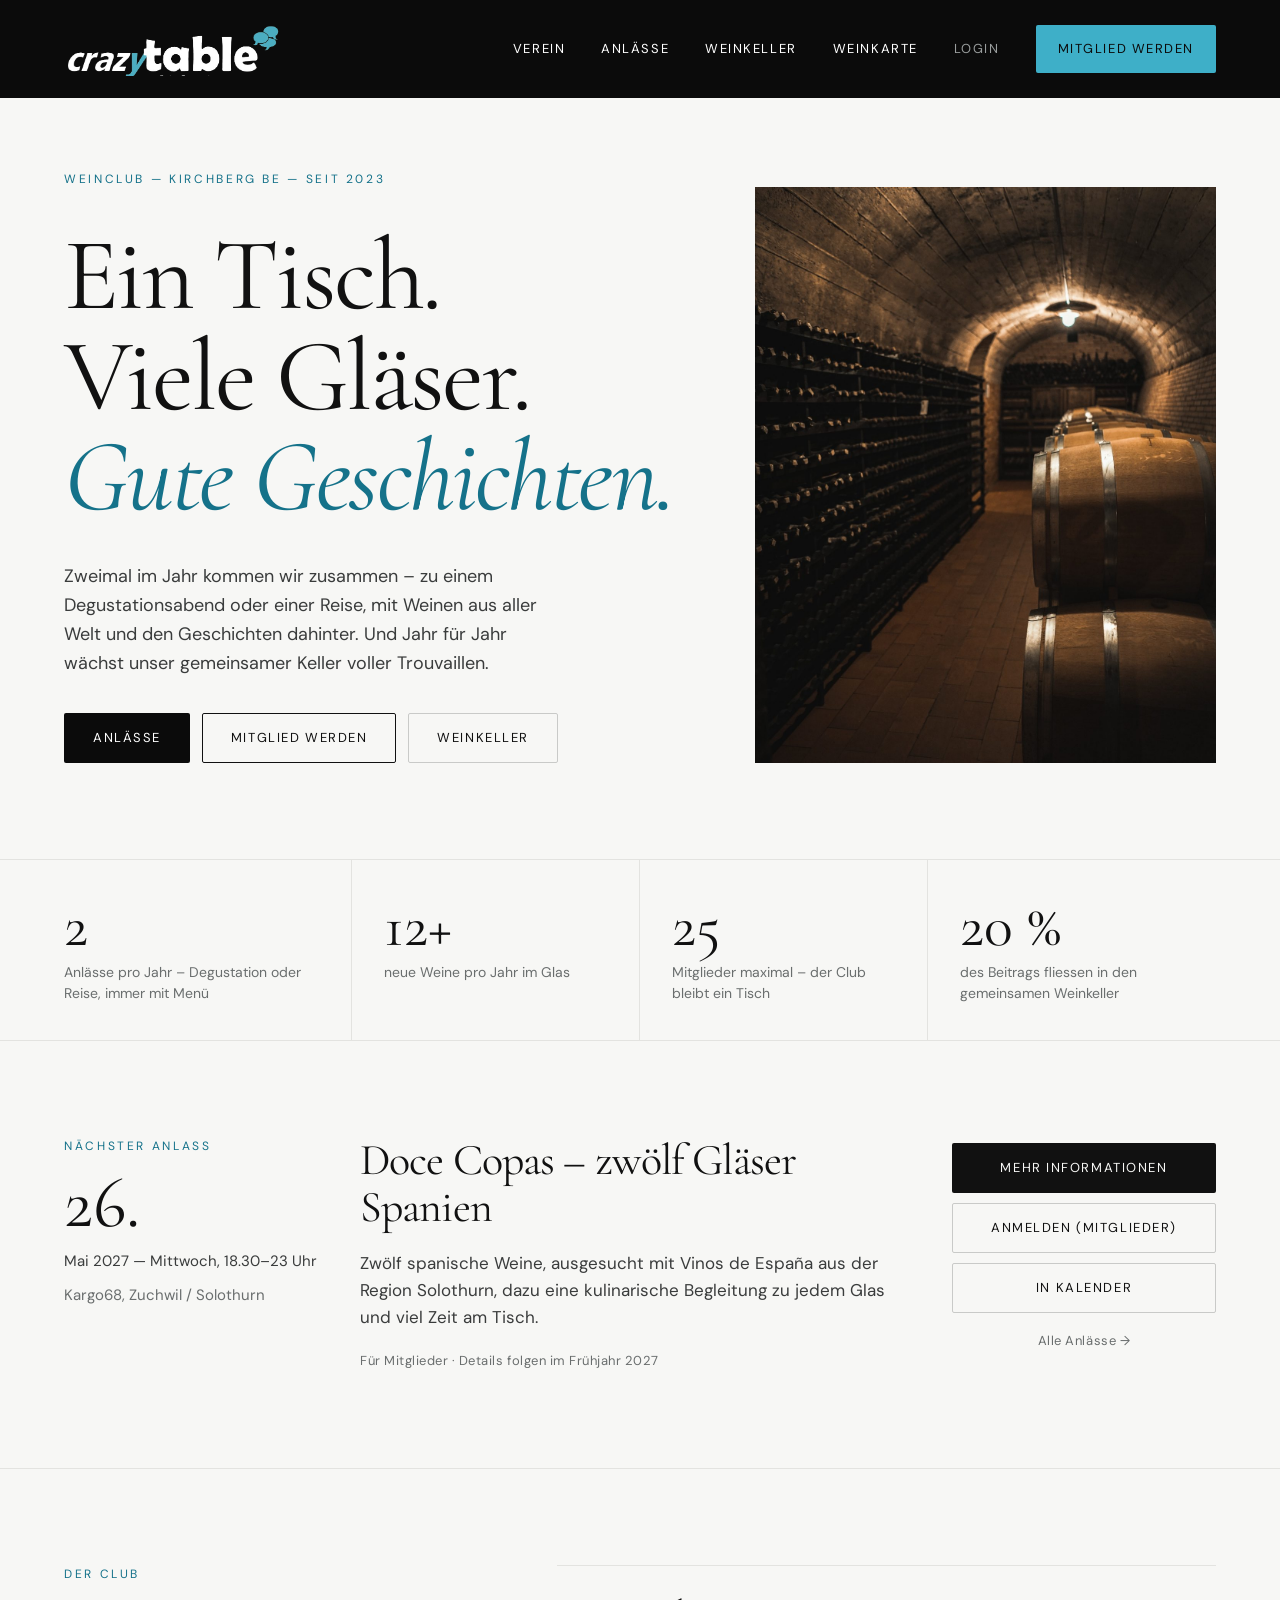
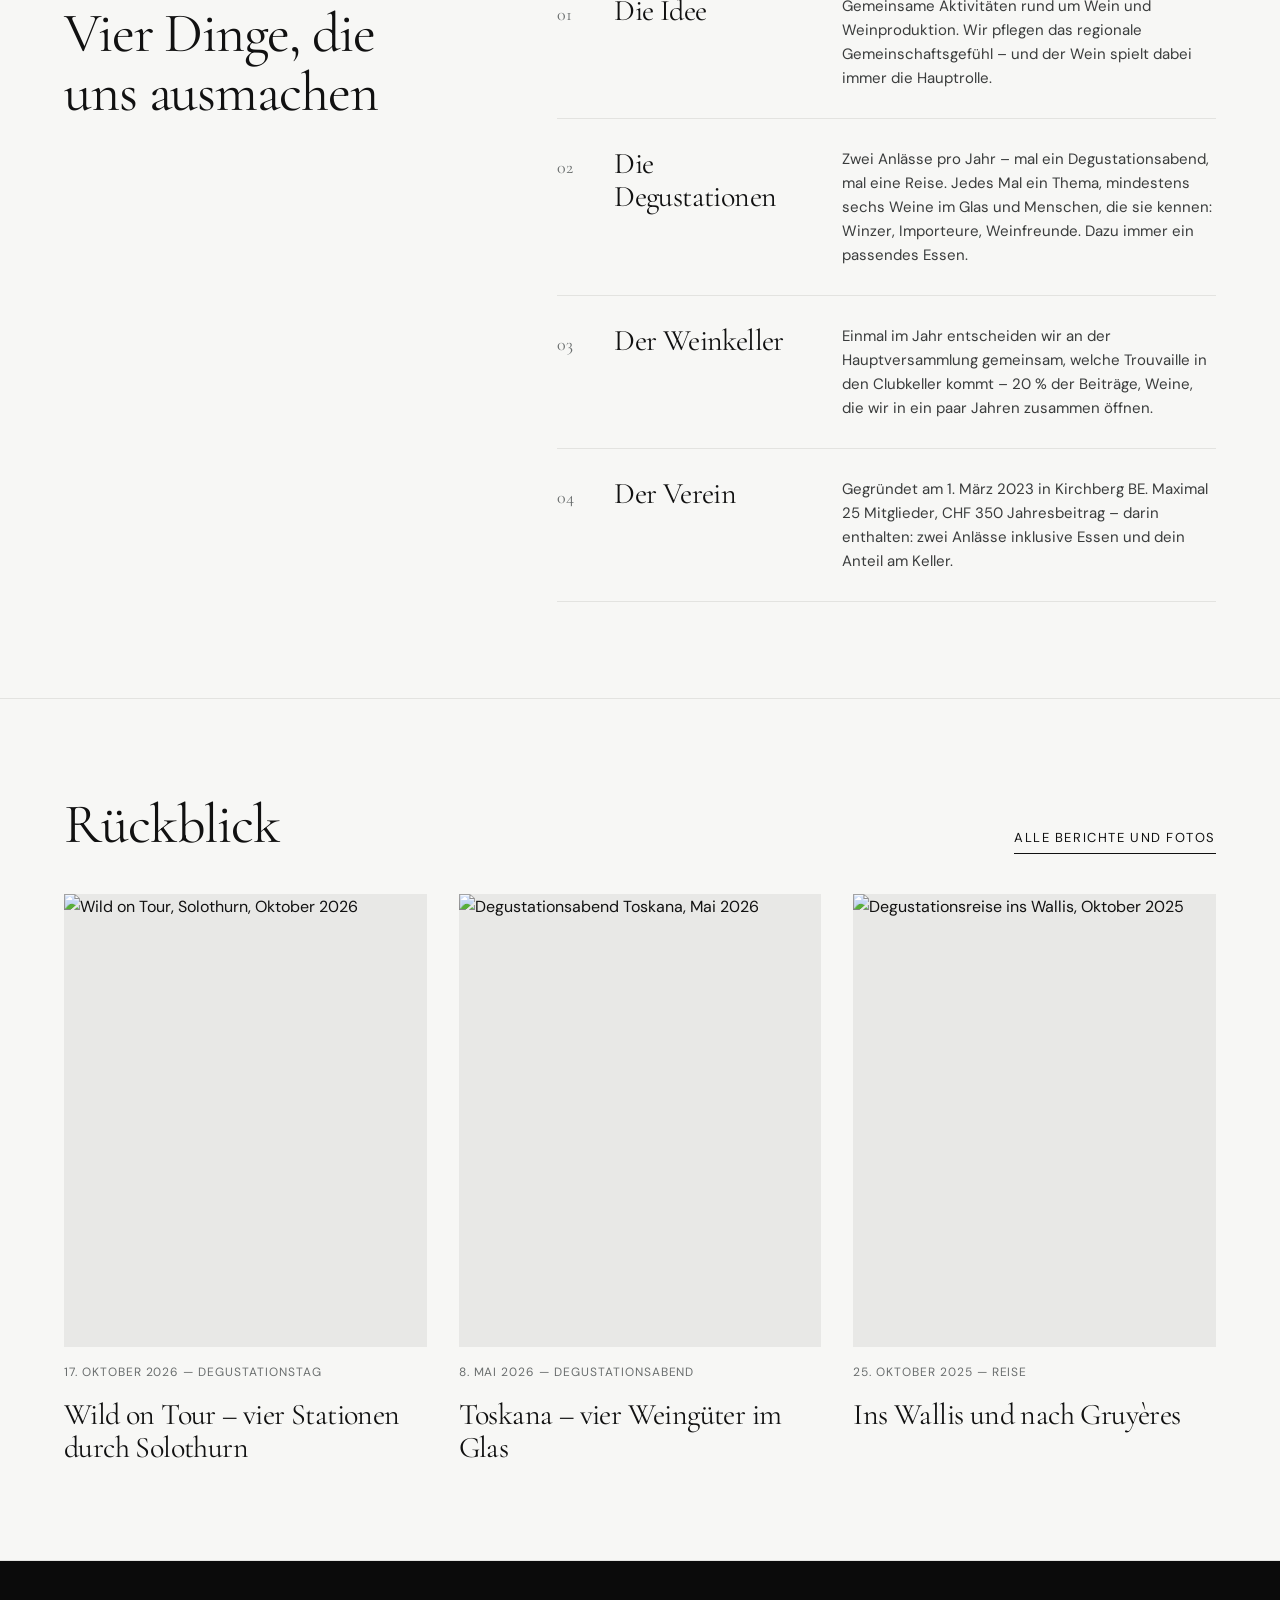
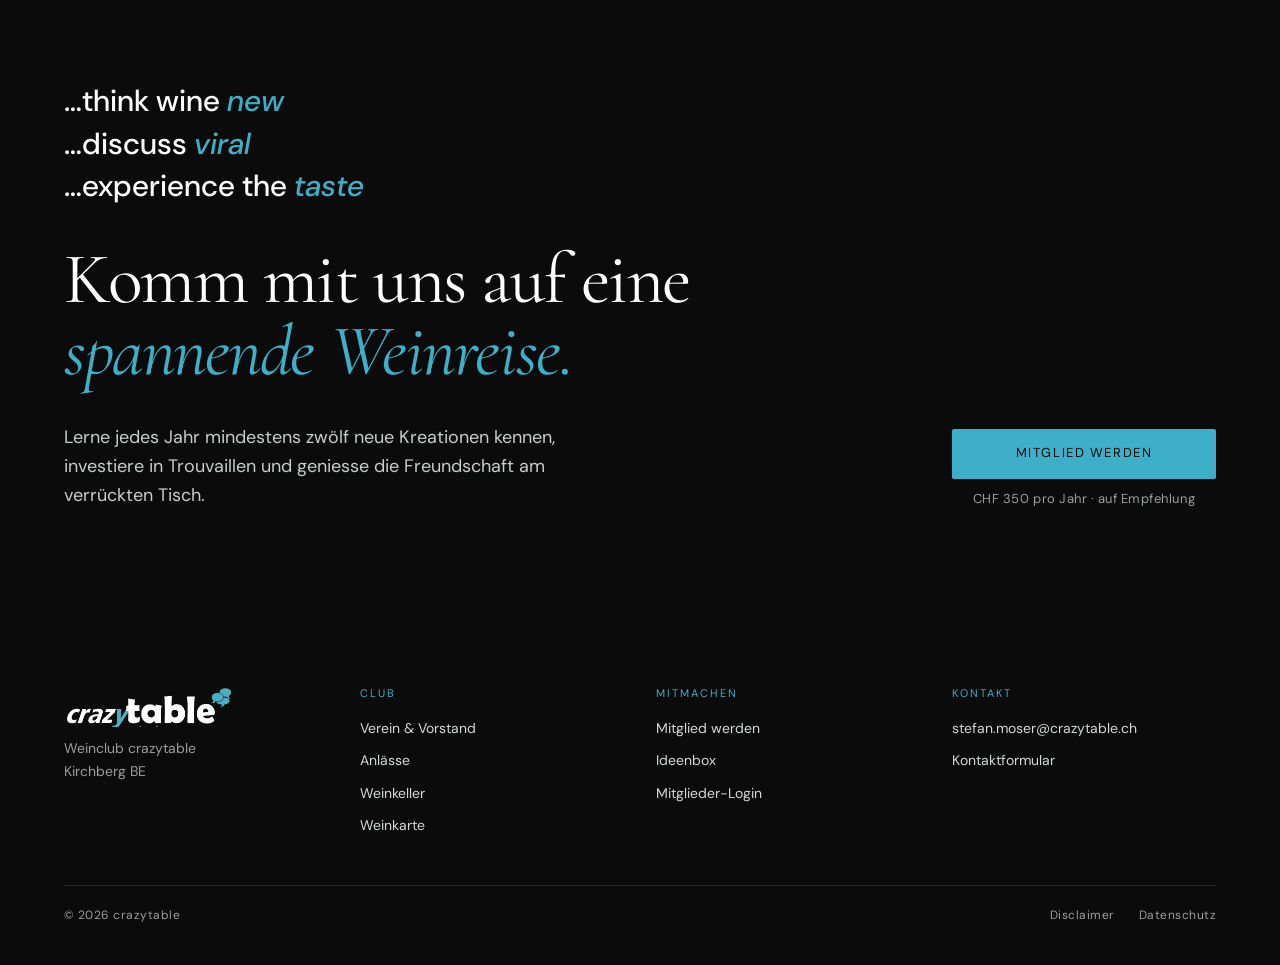
==== commit 952c6f71: "Weinkarte: neue Seite /weinkarte mit Regionen, Lexikon-Begriffen und Karte Daten aus data/regions.js" ====
--- a/index.html
+++ b/index.html
@@ -10,7 +10,7 @@
 <meta property="og:type" content="website">
 <link rel="icon" href="/img/favicon.svg" type="image/svg+xml">
 <link rel="preconnect" href="https://fonts.googleapis.com"><link rel="preconnect" href="https://fonts.gstatic.com" crossorigin><link href="https://fonts.googleapis.com/css2?family=Cormorant+Garamond:ital,wght@0,400;0,500;1,400&family=DM+Sans:wght@400;500&display=swap" rel="stylesheet">
-<link rel="stylesheet" href="/css/style.css">
+<link rel="stylesheet" href="/css/style.css?v=b65c3fef">
 <script src="/js/main.js" defer></script>
 </head>
 <body>
@@ -21,6 +21,7 @@
     <a href="/verein">Verein</a>
     <a href="/anlaesse">Anlässe</a>
     <a href="/weinkeller">Weinkeller</a>
+    <a href="/weinkarte">Weinkarte</a>
     <a href="https://app.crazytable.ch" class="nav-muted">Login</a>
     <a href="/mitglied-werden" class="nav-cta">Mitglied werden</a>
   </nav>
@@ -117,7 +118,7 @@
       <img src="/img/logo-wordmark.png" alt="crazytable" style="width:170px;height:auto">
       <span style="color:#9A9E9E;line-height:1.6">Weinclub crazytable<br>Kirchberg BE</span>
     </div>
-    <div><span class="h">Club</span><a href="/verein">Verein &amp; Vorstand</a><a href="/anlaesse">Anlässe</a><a href="/weinkeller">Weinkeller</a></div>
+    <div><span class="h">Club</span><a href="/verein">Verein &amp; Vorstand</a><a href="/anlaesse">Anlässe</a><a href="/weinkeller">Weinkeller</a><a href="/weinkarte">Weinkarte</a></div>
     <div><span class="h">Mitmachen</span><a href="/mitglied-werden">Mitglied werden</a><a href="/verein#ideenbox">Ideenbox</a><a href="https://app.crazytable.ch">Mitglieder-Login</a></div>
     <div><span class="h">Kontakt</span><a href="mailto:stefan.moser@crazytable.ch">stefan.moser@crazytable.ch</a><a href="/mitglied-werden#kontakt">Kontaktformular</a></div>
   </div>
--- a/css/style.css
+++ b/css/style.css
@@ -335,3 +335,104 @@
   .c1-3 > span:first-of-type{display:inline-block;background:linear-gradient(transparent 70%,var(--cyan) 70%);padding:0 6px;transform:rotate(-2deg);align-self:flex-start}
   .motion .btn-primary:active{transform:translate(2px,2px);box-shadow:2px 2px 0 var(--cyan)}
 }
+
+/* Wertentwicklung */
+.wert-total{display:grid;grid-template-columns:repeat(3,1fr);background:var(--black);color:#fff;padding:32px 36px;gap:24px}
+.wert-total div{display:flex;flex-direction:column;gap:6px}
+.wert-total .k{font-family:var(--serif);font-size:clamp(32px,4vw,52px);line-height:1;color:#fff}
+.wert-total .k.up{color:var(--cyan)}.wert-total .k.down{color:#F0A8A0}
+.wert-total .v{font-size:12px;letter-spacing:.14em;text-transform:uppercase;color:#C9CDCD}
+.wert-chart{margin:0;background:#fff;border:1px solid var(--line);padding:24px 28px 16px;display:flex;flex-direction:column;gap:14px}
+.wert-chart svg{width:100%;height:auto;display:block;font-family:var(--sans)}
+.wert-chart .grid{stroke:var(--line);stroke-width:1}
+.wert-chart .base{stroke:var(--ink);stroke-width:1}
+.wert-chart .ax{font-size:11px;fill:var(--muted);letter-spacing:.04em}
+.wert-chart .lbl{font-family:var(--serif);font-size:19px;fill:var(--ink)}
+.wert-chart .val{font-size:12px;fill:var(--ink);font-weight:500}
+.wert-chart .val.muted{fill:var(--muted);font-family:var(--serif);font-size:20px}
+.wert-chart .dl{font-family:var(--serif);font-size:24px}
+.wert-chart .dl.up{fill:var(--green)}.wert-chart .dl.down{fill:#B5483C}.wert-chart .dl.na{font-family:var(--sans);font-size:11px;letter-spacing:.08em;text-transform:uppercase;fill:var(--muted)}
+.wert-chart .b-e{fill:var(--black)}.wert-chart .b-m{fill:var(--cyan)}.wert-chart .b-na{fill:url(#hatch)}
+.wert-chart .bar-g{cursor:help}
+.wert-chart .bar-g:hover rect{opacity:.8}
+.motion .wert-chart .bar-g{opacity:0;transform:translateY(10px);transition:opacity .6s cubic-bezier(.2,.7,.2,1) var(--d,0s),transform .6s cubic-bezier(.2,.7,.2,1) var(--d,0s)}
+.motion .wert-chart.is-in .bar-g{opacity:1;transform:none}
+.legend{display:flex;flex-wrap:wrap;gap:18px;align-items:center;font-size:13px;color:var(--text)}
+.legend .sw{display:inline-block;width:14px;height:14px;margin-right:7px;vertical-align:-2px}
+.legend .sw-e{background:var(--black)}.legend .sw-m{background:var(--cyan)}.legend .sw-na{background:repeating-linear-gradient(45deg,#C9CAC8 0 2px,transparent 2px 5px)}
+.wert-mobile{display:none;flex-direction:column;gap:22px}
+.mrow{display:flex;flex-direction:column;gap:6px}
+.mrow h3{font-size:22px;margin:0}
+.mrow .dl{font-family:var(--serif);font-size:24px;line-height:1}
+.mrow .dl.up{color:var(--green)}.mrow .dl.down{color:#B5483C}.mrow .dl.na{font-family:var(--sans);font-size:11px;letter-spacing:.08em;text-transform:uppercase;color:var(--muted)}
+.hb{display:flex;align-items:center;gap:10px;font-size:13px}
+.hb i{display:block;height:14px;flex:none}
+.hb .b-e{background:var(--black)}.hb .b-m{background:var(--cyan)}.hb .b-na{background:repeating-linear-gradient(45deg,#C9CAC8 0 2px,transparent 2px 5px)}
+@media (max-width:640px){.wert-total{grid-template-columns:1fr;padding:24px;gap:18px}.wert-chart{padding:16px 16px 12px}.wert-chart svg{display:none}.wert-mobile{display:flex}.legend .small{margin-left:0 !important}}
+
+/* Intermezzo */
+.intermezzo-band{background:#0B0B0B;color:#fff;padding:80px var(--pad);border-bottom:0}
+.intermezzo-band h2,.intermezzo-band .facts-inline b{color:#fff !important}
+.intermezzo-band .lead,.intermezzo-band .facts-inline{color:#F2F3EF !important}
+.intermezzo-band .small{color:#CFD3D3 !important}
+.intermezzo-band .overline{color:#5FC6DC !important}
+.intermezzo-band .facts-inline b{opacity:.85}
+.facts-inline{color:#E6E8E3}
+.intermezzo-band .small{color:#B5B9B9}
+.intermezzo-band .overline{color:var(--cyan)}
+.facts-inline{list-style:none;margin:0;padding:0;display:grid;gap:10px;font-size:15px}
+.facts-inline li{display:grid;grid-template-columns:64px 1fr;gap:12px;align-items:baseline}
+.facts-inline b{font-weight:500;letter-spacing:.08em;text-transform:uppercase;font-size:12px}
+@media (max-width:980px){.intermezzo-band{padding:56px var(--pad)}}
+@media (max-width:640px){.intermezzo-band{padding:44px var(--pad)}}
+
+/* Weinkarte */
+.wk-hero{padding-bottom:64px}
+.wk-mapband{background:var(--black);color:#fff;padding:0 var(--pad) 56px}
+.wk-mapband .wrap{padding:0}
+.wk-toolbar{display:flex;flex-wrap:wrap;align-items:center;justify-content:space-between;gap:12px 24px;padding:0 0 16px;font-size:13px;letter-spacing:.04em}
+.wk-seg{display:inline-flex;border:1px solid rgba(255,255,255,.25);border-radius:2px;overflow:hidden}
+.wk-seg button{background:transparent;color:#C9CDCD;border:0;padding:9px 16px;font:inherit;font-size:12px;letter-spacing:.12em;text-transform:uppercase;cursor:pointer}
+.wk-seg button[aria-pressed="true"]{background:var(--cyan);color:var(--black)}
+.wk-seg button:focus-visible{outline:2px solid var(--cyan);outline-offset:-2px}
+.wk-legend{display:flex;flex-wrap:wrap;gap:8px 20px;color:#C9CDCD}
+.wk-legend span{display:inline-flex;align-items:center;gap:8px}
+.wk-dot{width:10px;height:10px;border-radius:50%;display:inline-block;box-sizing:border-box}
+.wk-dot.is-tasted{background:var(--cyan);box-shadow:0 0 8px var(--cyan)}
+.wk-dot.is-planned{border:2px solid var(--cyan)}
+.wk-dot.is-catalog{background:#55595C}
+.wk-map{width:100%;height:560px;border:1px solid rgba(255,255,255,.12);background:#0F1113}
+.wk-map svg{display:block}
+.wk-map .datamaps-subunit{stroke-width:.5px}
+.wk-map .datamaps-bubble.is-tasted{filter:drop-shadow(0 0 6px var(--cyan))}
+.wk-map .datamaps-bubble:focus-visible{outline:none;stroke:#fff;stroke-width:2px}
+.motion .wk-map .datamaps-bubble.is-tasted{animation:wk-pulse 2.8s ease-in-out infinite}
+@keyframes wk-pulse{0%,100%{opacity:1}50%{opacity:.55}}
+.wk-hint{color:#9A9E9E;padding-top:12px}
+.wk-countrynav .chip{color:var(--text)}
+.wk-countrynav .chip:hover{border-color:var(--ink);color:var(--ink)}
+.wk-country{display:grid;grid-template-columns:repeat(12,minmax(0,1fr));column-gap:32px;row-gap:24px;padding-top:40px;border-top:1px solid var(--line)}
+.wk-country-h{grid-column:1/span 3;font-size:clamp(30px,3vw,40px);position:sticky;top:24px;align-self:start}
+.wk-regions{grid-column:4/span 9;display:flex;flex-direction:column}
+.wk-region{display:grid;grid-template-columns:minmax(0,5fr) minmax(0,7fr);column-gap:32px;row-gap:16px;padding:32px 0;border-bottom:1px solid var(--line);scroll-margin-top:24px;transition:background .6s}
+.wk-region:first-child{padding-top:0}
+.wk-region.is-target{background:linear-gradient(90deg,rgba(62,175,200,.12),transparent 70%)}
+.wk-region-head{display:flex;flex-direction:column;gap:10px;min-width:0}
+.wk-region-head h3{font-size:32px;line-height:1.05}
+.wk-region[data-status="tasted"] .wk-region-head .meta{color:var(--green)}
+.wk-region[data-status="catalog"] h3{color:var(--text)}
+.wk-teaser{font-family:var(--serif);font-style:italic;font-size:21px;line-height:1.3;color:var(--ink);max-width:36ch}
+.wk-region-body{display:flex;flex-direction:column;gap:16px;min-width:0;font-size:16px;line-height:1.7;color:var(--text);max-width:62ch}
+.wk-note{font-size:14px;color:var(--muted);display:flex;flex-direction:column;gap:2px}
+.wk-note .meta{color:var(--green);font-size:11px}
+.chip-term{font-size:12px;padding:6px 10px;text-transform:none;letter-spacing:.02em;color:var(--text)}
+.chip-term:hover{border-color:var(--ink);color:var(--ink)}
+.wk-terms{list-style:none;margin:0;padding:0;columns:2;column-gap:32px}
+.wk-terms li{break-inside:avoid;display:flex;flex-direction:column;gap:2px;padding:10px 0;border-bottom:1px solid var(--line);font-size:14px}
+.wk-terms li b{font-family:var(--serif);font-weight:500;font-size:20px;color:var(--ink);letter-spacing:-.01em}
+.wk-terms li span{color:var(--muted)}
+.wk-terms li a{color:var(--green)}
+.wk-terms li a:hover{color:var(--ink)}
+.wk-terms li:target{background:rgba(62,175,200,.12);margin:0 -10px;padding-left:10px;padding-right:10px}
+@media (max-width:980px){.wk-country{grid-template-columns:1fr}.wk-country-h{grid-column:auto;position:static}.wk-regions{grid-column:auto}.wk-region{grid-template-columns:1fr}.wk-terms{columns:1}.wk-terms{grid-column:auto}.wk-map{height:440px}}
+@media (max-width:700px){.wk-mapband{padding-bottom:40px}.wk-map{height:360px}.wk-region-head h3{font-size:28px}.wk-teaser{font-size:19px}}
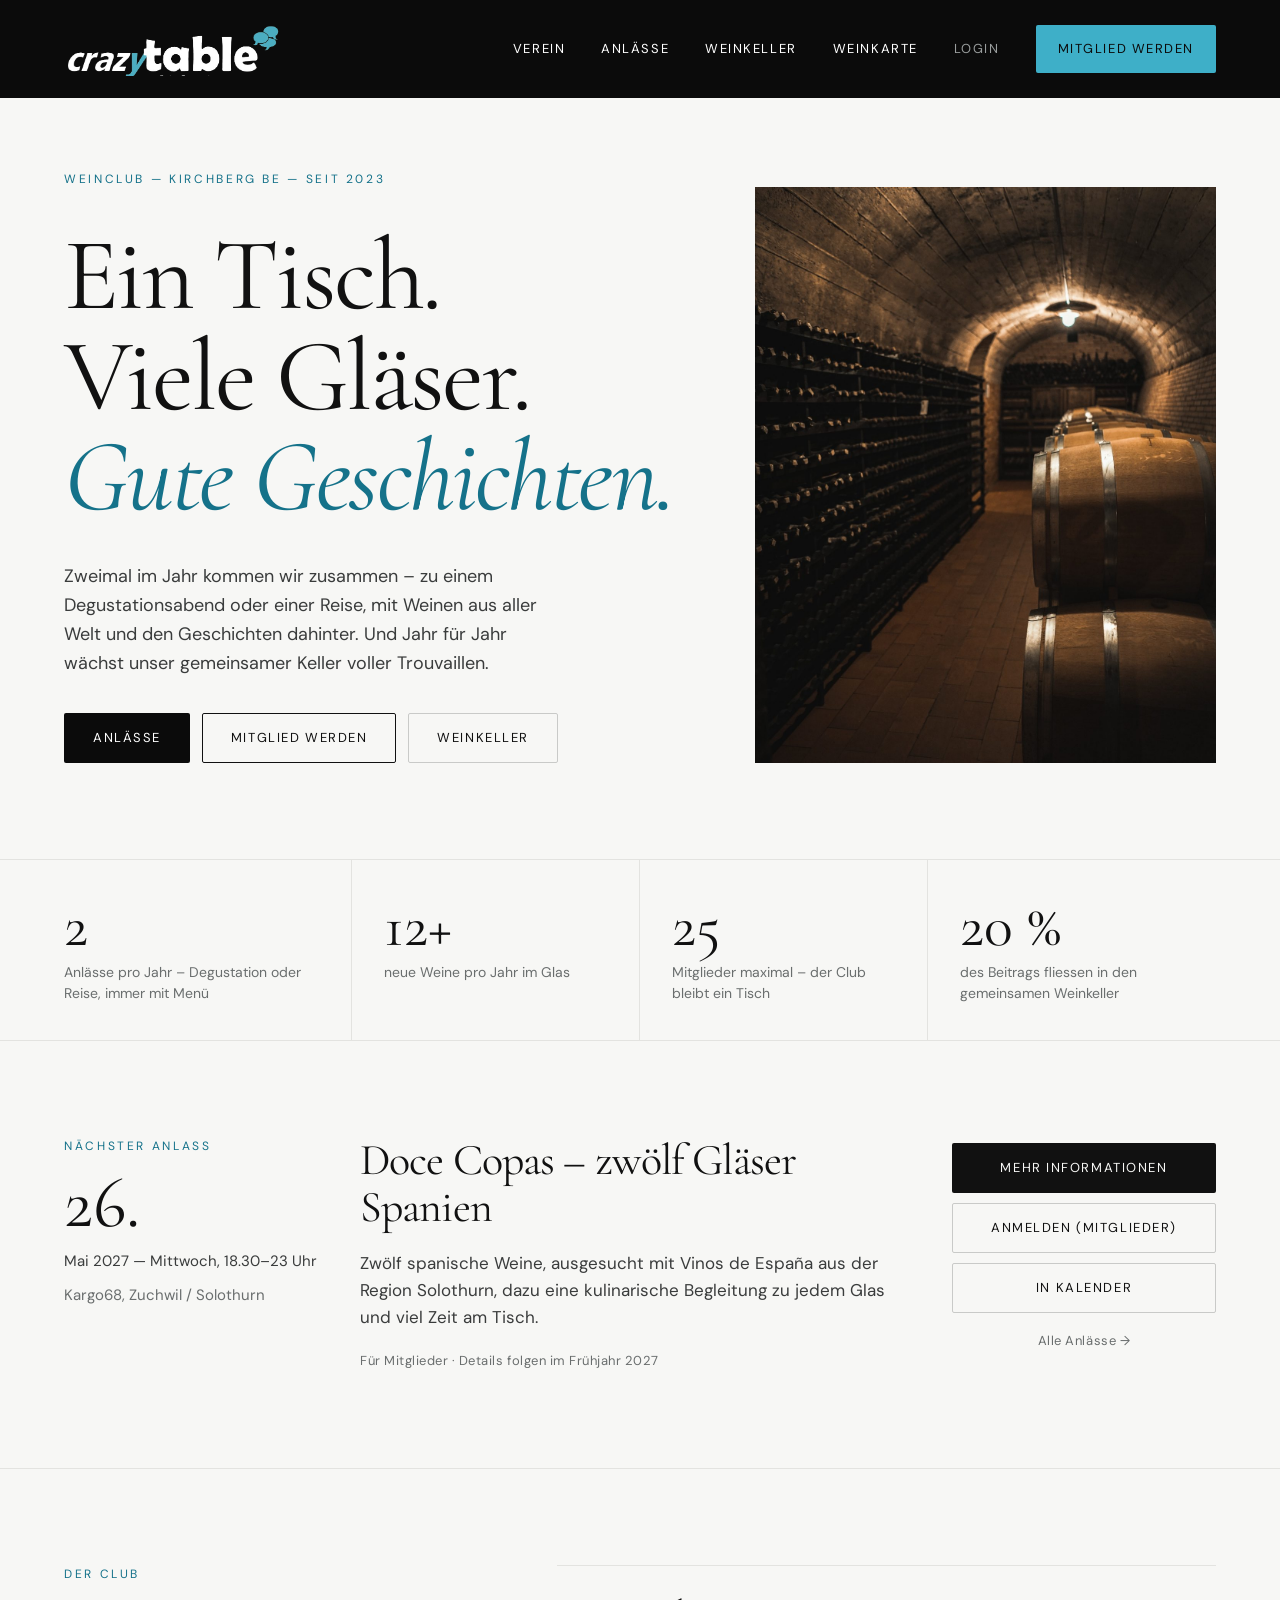
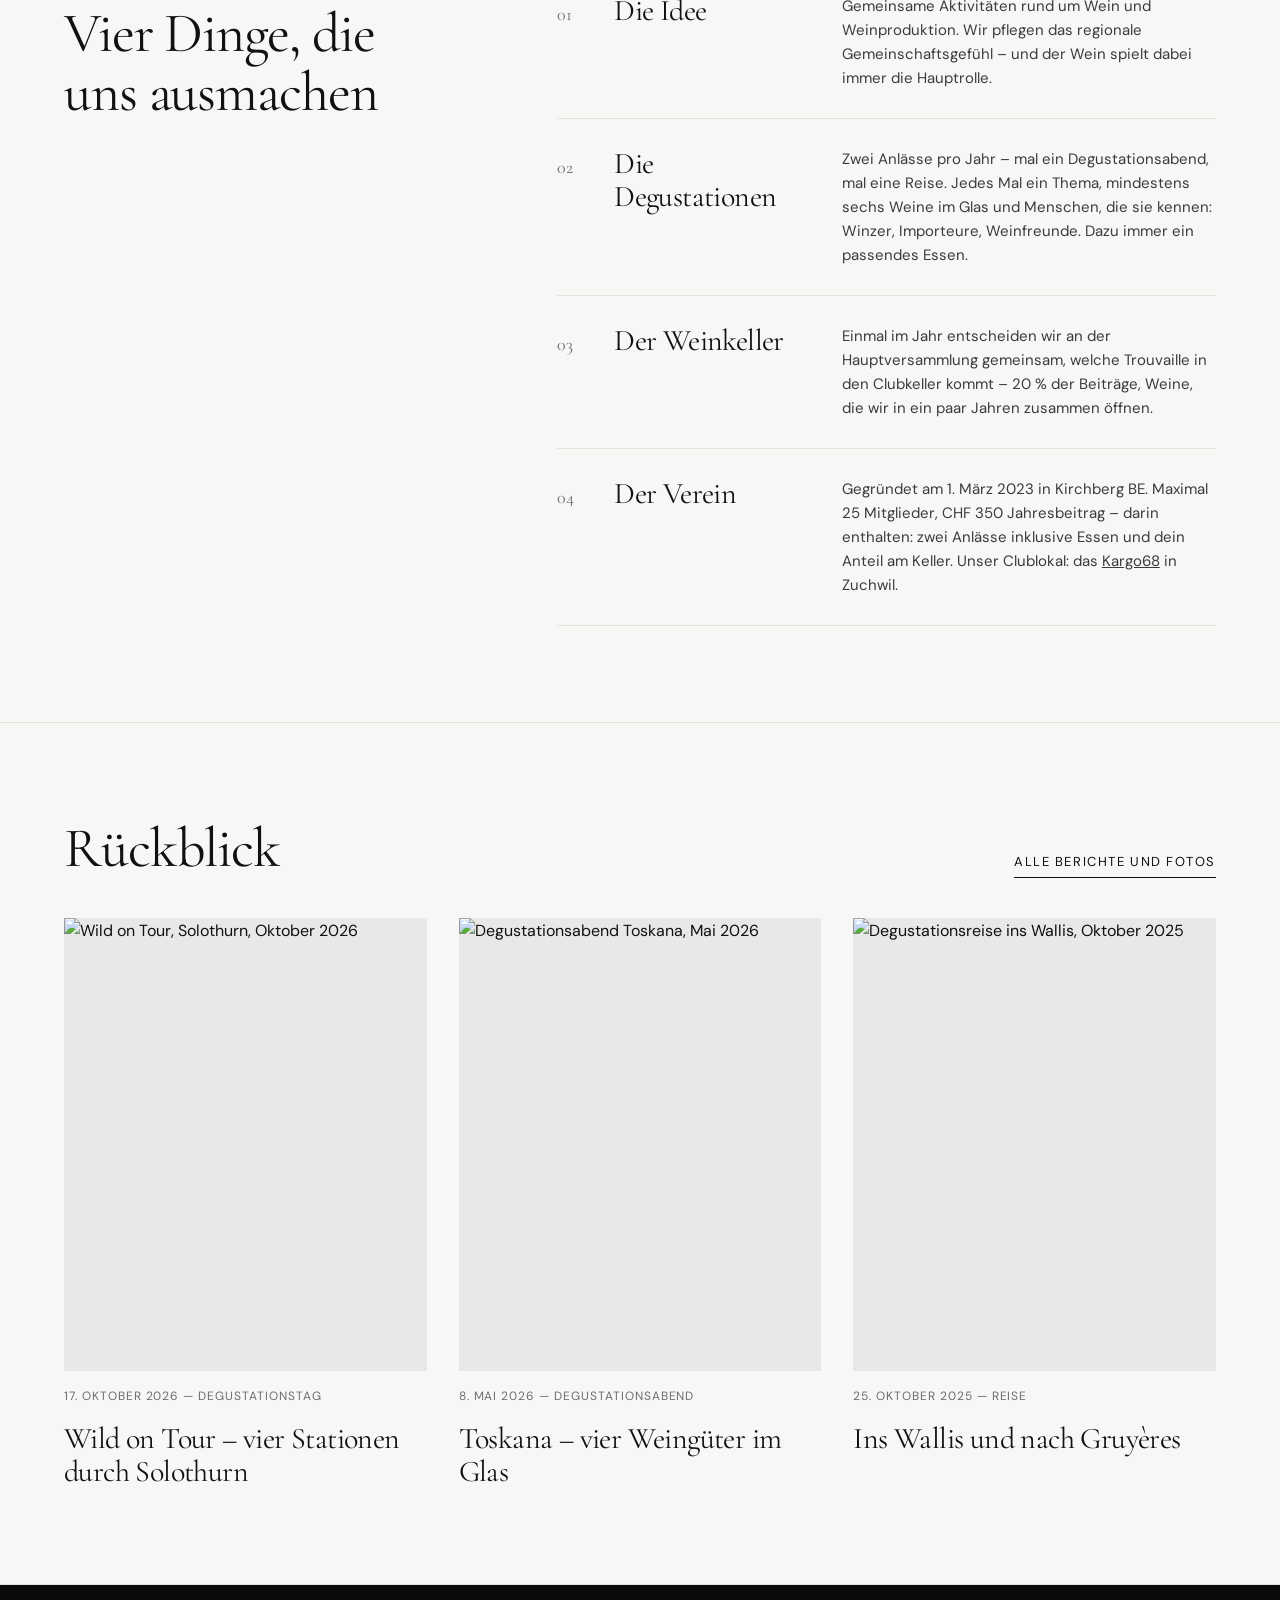
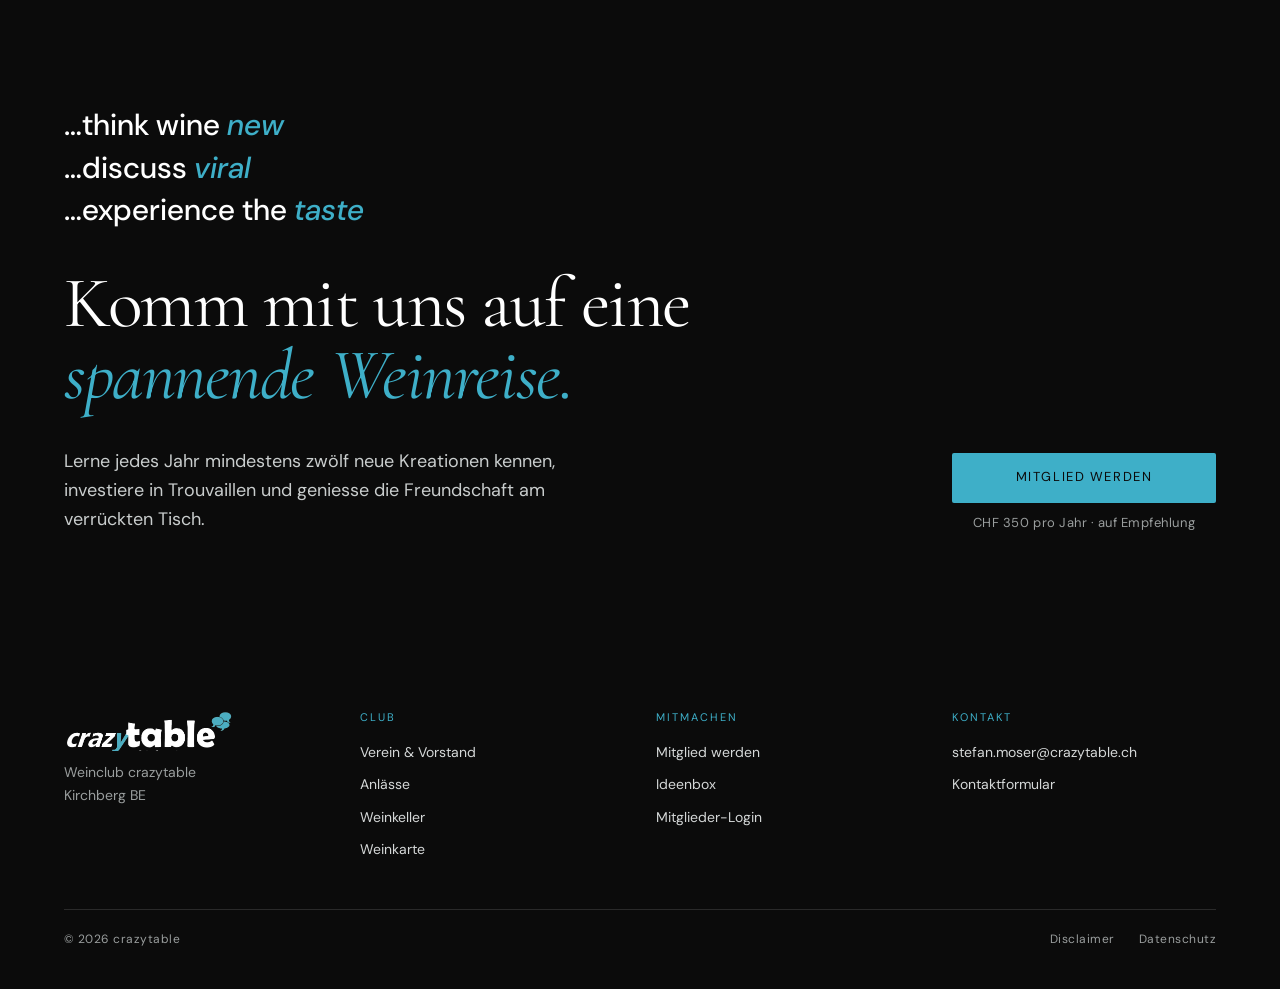
==== commit 75dcc60a: "Verein: Clublokal Kargo68 beschrieben, Verweis auf der Startseite Co-Authored-By: Claude Fable 5.1 <" ====
--- a/index.html
+++ b/index.html
@@ -10,7 +10,7 @@
 <meta property="og:type" content="website">
 <link rel="icon" href="/img/favicon.svg" type="image/svg+xml">
 <link rel="preconnect" href="https://fonts.googleapis.com"><link rel="preconnect" href="https://fonts.gstatic.com" crossorigin><link href="https://fonts.googleapis.com/css2?family=Cormorant+Garamond:ital,wght@0,400;0,500;1,400&family=DM+Sans:wght@400;500&display=swap" rel="stylesheet">
-<link rel="stylesheet" href="/css/style.css?v=b65c3fef">
+<link rel="stylesheet" href="/css/style.css?v=4a36a84e">
 <script src="/js/main.js" defer></script>
 </head>
 <body>
@@ -81,7 +81,7 @@
     <li><span class="n">01</span><h3>Die Idee</h3><p>Gemeinsame Aktivitäten rund um Wein und Weinproduktion. Wir pflegen das regionale Gemeinschaftsgefühl – und der Wein spielt dabei immer die Hauptrolle.</p></li>
     <li><span class="n">02</span><h3>Die Degustationen</h3><p>Zwei Anlässe pro Jahr – mal ein Degustationsabend, mal eine Reise. Jedes Mal ein Thema, mindestens sechs Weine im Glas und Menschen, die sie kennen: Winzer, Importeure, Weinfreunde. Dazu immer ein passendes Essen.</p></li>
     <li><span class="n">03</span><h3>Der Weinkeller</h3><p>Einmal im Jahr entscheiden wir an der Hauptversammlung gemeinsam, welche Trouvaille in den Clubkeller kommt – 20 % der Beiträge, Weine, die wir in ein paar Jahren zusammen öffnen.</p></li>
-    <li><span class="n">04</span><h3>Der Verein</h3><p>Gegründet am 1. März 2023 in Kirchberg BE. Maximal 25 Mitglieder, CHF 350 Jahresbeitrag – darin enthalten: zwei Anlässe inklusive Essen und dein Anteil am Keller.</p></li>
+    <li><span class="n">04</span><h3>Der Verein</h3><p>Gegründet am 1. März 2023 in Kirchberg BE. Maximal 25 Mitglieder, CHF 350 Jahresbeitrag – darin enthalten: zwei Anlässe inklusive Essen und dein Anteil am Keller. Unser Clublokal: das <a href="/verein#clublokal" style="text-decoration:underline">Kargo68</a> in Zuchwil.</p></li>
   </ol>
 </section>
 
--- a/css/style.css
+++ b/css/style.css
@@ -369,6 +369,13 @@
 .hb i{display:block;height:14px;flex:none}
 .hb .b-e{background:var(--black)}.hb .b-m{background:var(--cyan)}.hb .b-na{background:repeating-linear-gradient(45deg,#C9CAC8 0 2px,transparent 2px 5px)}
 @media (max-width:640px){.wert-total{grid-template-columns:1fr;padding:24px;gap:18px}.wert-chart{padding:16px 16px 12px}.wert-chart svg{display:none}.wert-mobile{display:flex}.legend .small{margin-left:0 !important}}
+
+/* Clublokal */
+.lokal-band{background:var(--black);color:#fff;padding:80px var(--pad);border-bottom:0}
+.lokal-band .facts-inline li{border-bottom:1px solid #2A2A2A;padding-bottom:10px}
+.lokal-band .facts-inline li{display:grid;grid-template-columns:96px 1fr;gap:12px}
+@media (max-width:980px){.lokal-band{padding:56px var(--pad)}}
+@media (max-width:640px){.lokal-band{padding:44px var(--pad)}}
 
 /* Intermezzo */
 .intermezzo-band{background:#0B0B0B;color:#fff;padding:80px var(--pad);border-bottom:0}
